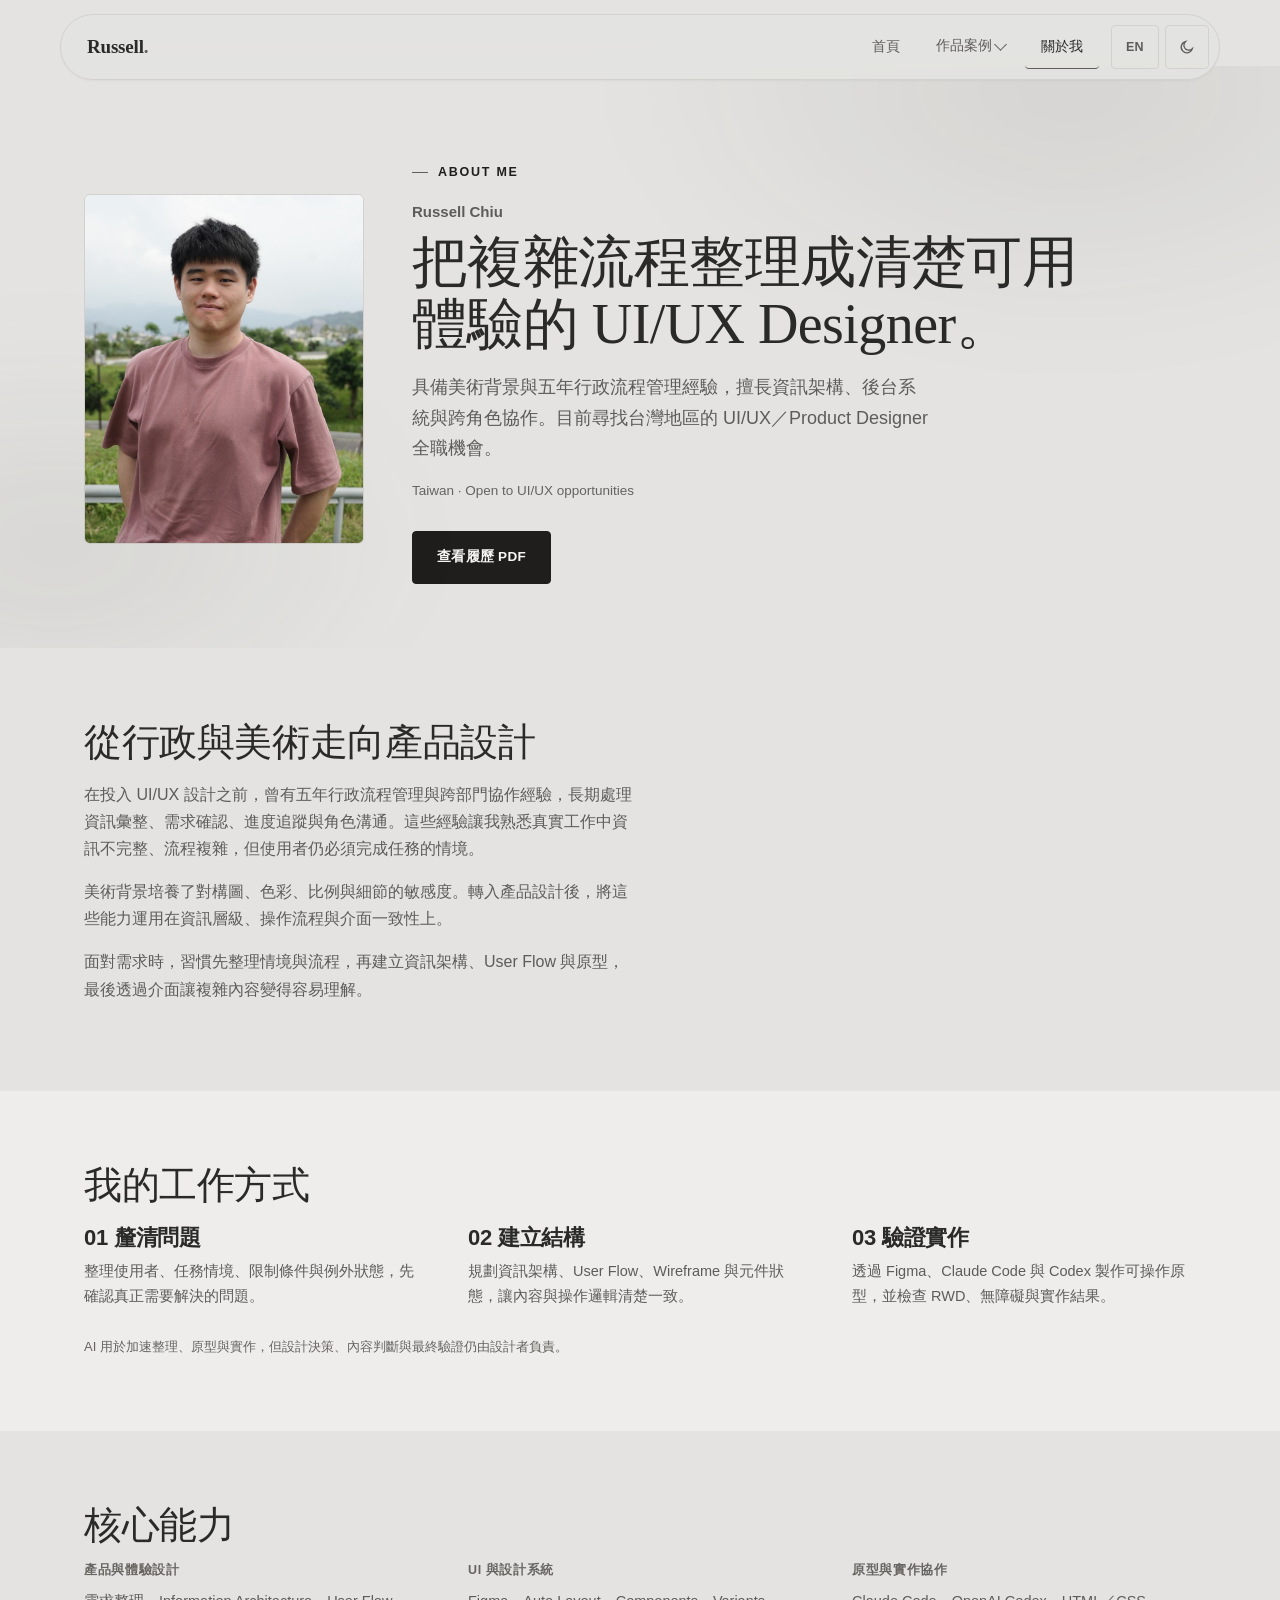
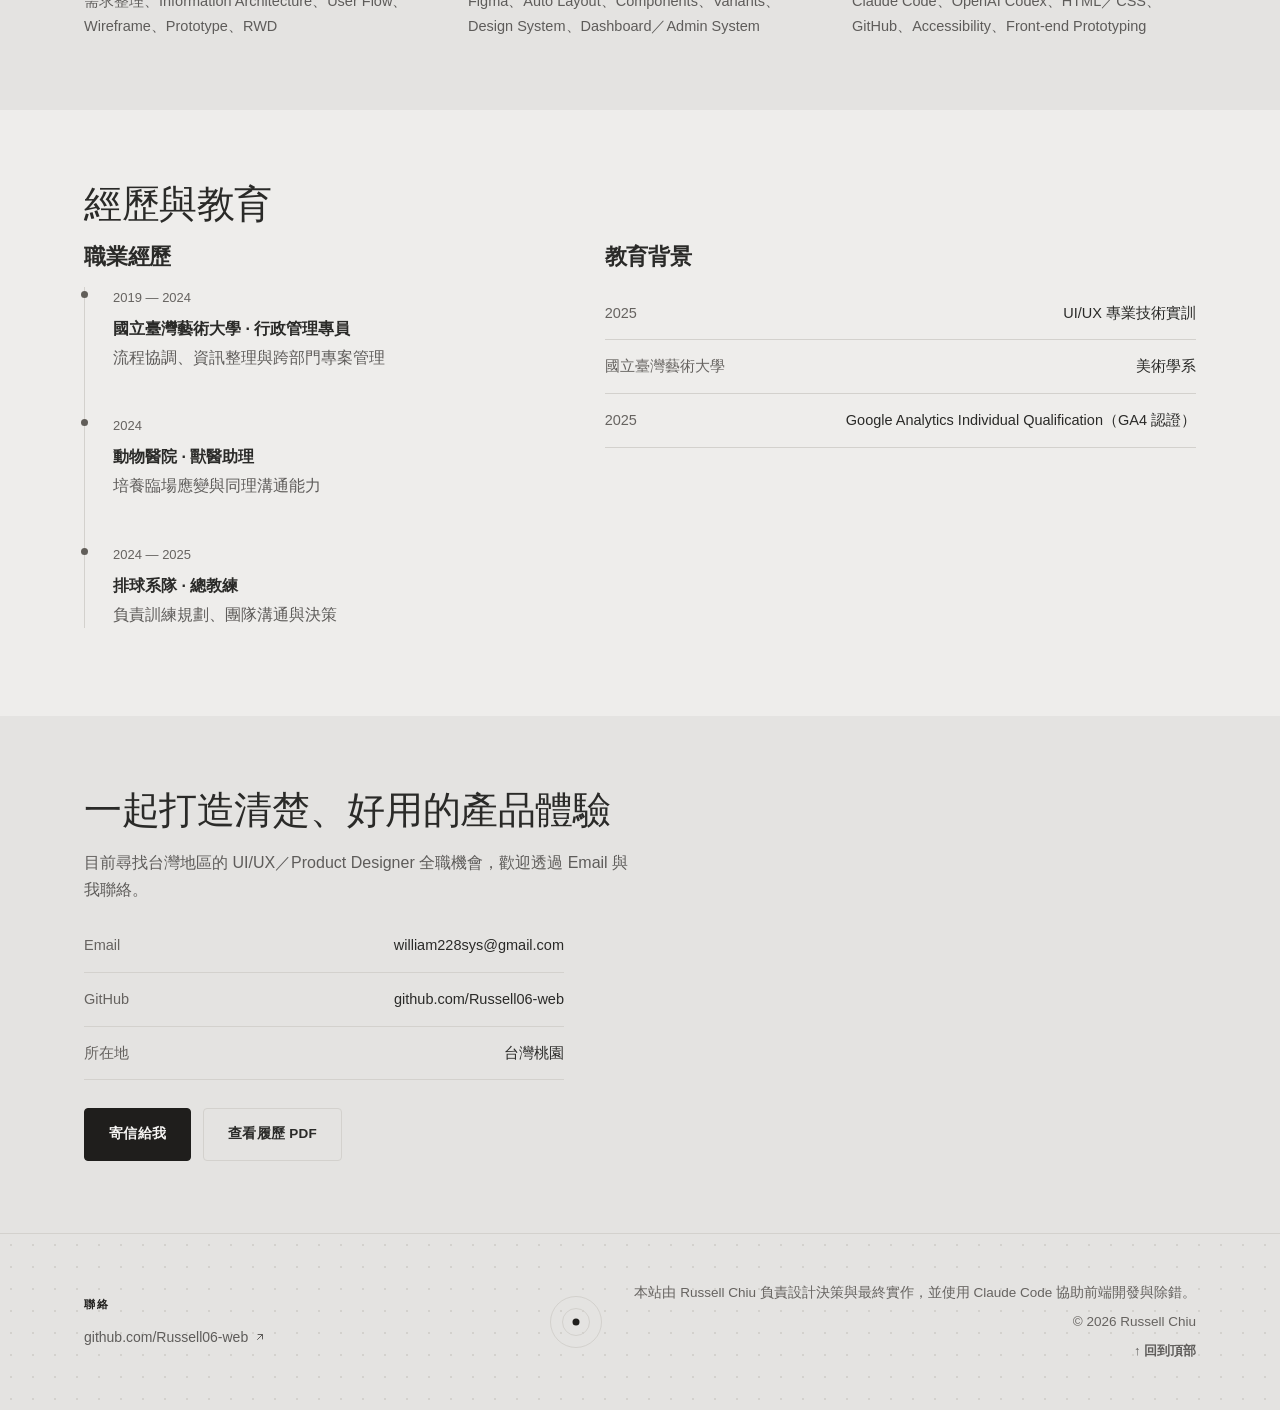
==== about.html @ 5c89837e "Add GearLoop as a 5th case study Integrates the newly deployed GearLoop (outdoor-gear-rental) rent-t" ====
<!doctype html>
<html lang="zh-Hant">
<head>
<meta charset="UTF-8" />
<script>
(function () {
  var t = localStorage.getItem("theme");
  if (!t) t = window.matchMedia("(prefers-color-scheme: dark)").matches ? "dark" : "light";
  document.documentElement.setAttribute("data-theme", t);
  document.documentElement.setAttribute("data-lang", localStorage.getItem("lang") || "zh");
})();
</script>
<meta name="viewport" content="width=device-width, initial-scale=1" />
<title>About me — Russell</title>
<link rel="stylesheet" href="css/style.css?v=20260720e" />
</head>
<body>
<a class="skip-link" href="#main-content" data-i18n="a11y.skip">跳至主要內容</a>

<nav class="site-nav">
  <div class="container nav-inner">
    <a href="index.html" class="nav-logo">Russell<span>.</span></a>
    <div class="nav-right">
      <ul class="nav-links" id="primary-nav">
        <li><a href="index.html" data-i18n="nav.home">首頁</a></li>
        <li class="has-dropdown">
          <button class="nav-link-btn" aria-expanded="false" aria-controls="work-dropdown"><span data-i18n="nav.work">作品案例</span> <span class="nav-caret"></span></button>
          <div class="nav-dropdown" id="work-dropdown">
            <a href="projects/volleyball-hub.html">Volleyball Hub<span class="dd-desc" data-i18n="nav.dd.volleyball">排球活動媒合平台</span></a>
            <a href="projects/art-ticketing.html"><span data-i18n="nav.dd.ticketing.title">藝文票務管理後台</span><span class="dd-desc" data-i18n="nav.dd.ticketing.desc">B2B 票務管理系統</span></a>
            <a href="projects/taiwan-tourbus.html"><span data-i18n="nav.dd.tourbus.title">台灣好行 RWD</span><span class="dd-desc" data-i18n="nav.dd.tourbus.desc">公共交通旅遊網站重設計</span></a>
            <a href="projects/mwr-museum.html"><span data-i18n="nav.dd.mwr.title">MWR 世界宗教博物館</span><span class="dd-desc" data-i18n="nav.dd.mwr.desc">沉浸式博物館網站</span></a>
            <a href="projects/outdoor-gear-rental.html"><span data-i18n="nav.dd.gearloop.title">GearLoop 戶外裝備租購平台</span><span class="dd-desc" data-i18n="nav.dd.gearloop.desc">先租後買電商平台</span></a>
          </div>
        </li>
        <li><a href="about.html" class="active" data-i18n="nav.about">關於我</a></li>
      </ul>
      <div class="nav-controls">
        <button type="button" class="lang-toggle" aria-label="Switch language">EN</button>
        <button type="button" class="theme-toggle" aria-label="Toggle dark mode">
          <svg class="icon-sun" viewBox="0 0 24 24" width="16" height="16" fill="none" stroke="currentColor" stroke-width="2" stroke-linecap="round"><circle cx="12" cy="12" r="4"/><path d="M12 2v2M12 20v2M4.93 4.93l1.41 1.41M17.66 17.66l1.41 1.41M2 12h2M20 12h2M6.34 17.66l-1.41 1.41M19.07 4.93l-1.41 1.41"/></svg>
          <svg class="icon-moon" viewBox="0 0 24 24" width="16" height="16" fill="none" stroke="currentColor" stroke-width="2" stroke-linecap="round"><path d="M20 14.5A8.5 8.5 0 1 1 9.5 4a7 7 0 0 0 10.5 10.5z"/></svg>
        </button>
      </div>
      <button class="nav-toggle" aria-label="開啟選單" aria-expanded="false" aria-controls="primary-nav">
        <span></span><span></span><span></span>
      </button>
    </div>
  </div>
</nav>

<main id="main-content">
<header class="hero about-hero">
  <div class="container about-hero-grid">
    <div class="about-hero-photo reveal">
      <img src="assets/images/profile/portrait.jpg" alt="Russell Chiu 戶外半身照" loading="eager" decoding="async" width="1408" height="1056" />
    </div>
    <div class="about-hero-copy reveal">
      <span class="eyebrow">About me</span>
      <p class="about-hero-kicker">Russell Chiu</p>
      <h1 data-i18n="about.h1">把複雜流程整理成清楚可用體驗的 UI/UX Designer。</h1>
      <p class="hero-lede" data-i18n="about.lede">具備美術背景與五年行政流程管理經驗，擅長資訊架構、後台系統與跨角色協作。目前尋找台灣地區的 UI/UX／Product Designer 全職機會。</p>
      <p class="about-hero-meta" data-i18n="about.hero.meta">Taiwan · Open to UI/UX opportunities</p>
      <div class="btn-row">
        <a href="assets/resume/Russell-Chiu-Resume.pdf" target="_blank" rel="noopener" class="btn btn-primary" data-i18n="about.hero.resumeBtn">查看履歷 PDF</a>
      </div>
    </div>
  </div>
</header>

<section class="section-tight about-story">
  <div class="container">
    <div class="reveal">
      <h2 data-i18n="about.story.h2">從行政與美術走向產品設計</h2>
      <p data-i18n="about.story.1">在投入 UI/UX 設計之前，曾有五年行政流程管理與跨部門協作經驗，長期處理資訊彙整、需求確認、進度追蹤與角色溝通。這些經驗讓我熟悉真實工作中資訊不完整、流程複雜，但使用者仍必須完成任務的情境。</p>
      <p data-i18n="about.story.2">美術背景培養了對構圖、色彩、比例與細節的敏感度。轉入產品設計後，將這些能力運用在資訊層級、操作流程與介面一致性上。</p>
      <p data-i18n="about.story.3">面對需求時，習慣先整理情境與流程，再建立資訊架構、User Flow 與原型，最後透過介面讓複雜內容變得容易理解。</p>
    </div>
  </div>
</section>

<section class="section-tight">
  <div class="container">
    <div class="reveal">
      <h2 data-i18n="about.work.h2">我的工作方式</h2>
      <div class="work-grid">
        <div class="work-item">
          <h3 data-i18n="about.work.1.h3">01 釐清問題</h3>
          <p data-i18n="about.work.1.p">整理使用者、任務情境、限制條件與例外狀態，先確認真正需要解決的問題。</p>
        </div>
        <div class="work-item">
          <h3 data-i18n="about.work.2.h3">02 建立結構</h3>
          <p data-i18n="about.work.2.p">規劃資訊架構、User Flow、Wireframe 與元件狀態，讓內容與操作邏輯清楚一致。</p>
        </div>
        <div class="work-item">
          <h3 data-i18n="about.work.3.h3">03 驗證實作</h3>
          <p data-i18n="about.work.3.p">透過 Figma、Claude Code 與 Codex 製作可操作原型，並檢查 RWD、無障礙與實作結果。</p>
        </div>
      </div>
      <p class="work-note" data-i18n="about.work.note">AI 用於加速整理、原型與實作，但設計決策、內容判斷與最終驗證仍由設計者負責。</p>
    </div>
  </div>
</section>

<section class="section-tight">
  <div class="container">
    <div class="reveal">
      <h2 data-i18n="about.skillsGrid.h2">核心能力</h2>
      <div class="skills-grid">
        <div>
          <h3 data-i18n="about.skillsGrid.cat1">產品與體驗設計</h3>
          <p data-i18n="about.skillsGrid.val1">需求整理、Information Architecture、User Flow、Wireframe、Prototype、RWD</p>
        </div>
        <div>
          <h3 data-i18n="about.skillsGrid.cat2">UI 與設計系統</h3>
          <p data-i18n="about.skillsGrid.val2">Figma、Auto Layout、Components、Variants、Design System、Dashboard／Admin System</p>
        </div>
        <div>
          <h3 data-i18n="about.skillsGrid.cat3">原型與實作協作</h3>
          <p data-i18n="about.skillsGrid.val3">Claude Code、OpenAI Codex、HTML／CSS、GitHub、Accessibility、Front-end Prototyping</p>
        </div>
      </div>
    </div>
  </div>
</section>

<section class="section-tight" id="experience">
  <div class="container">
    <div class="reveal">
      <h2 data-i18n="about.expEdu.h2">經歷與教育</h2>
      <div class="about-grid">
        <div>
          <h3 data-i18n="about.exp.subH">職業經歷</h3>
          <ul class="timeline">
            <li>
              <span class="period">2019 — 2024</span>
              <div class="role" data-i18n="about.exp.1.role">國立臺灣藝術大學 · 行政管理專員</div>
              <p data-i18n="about.exp.1.desc">流程協調、資訊整理與跨部門專案管理</p>
            </li>
            <li>
              <span class="period">2024</span>
              <div class="role" data-i18n="about.exp.2.role">動物醫院 · 獸醫助理</div>
              <p data-i18n="about.exp.2.desc">培養臨場應變與同理溝通能力</p>
            </li>
            <li>
              <span class="period">2024 — 2025</span>
              <div class="role" data-i18n="about.exp.3.role">排球系隊 · 總教練</div>
              <p data-i18n="about.exp.3.desc">負責訓練規劃、團隊溝通與決策</p>
            </li>
          </ul>
        </div>
        <div>
          <h3 data-i18n="about.edu.subH">教育背景</h3>
          <ul class="info-list">
            <li><span>2025</span><span data-i18n="about.edu.1">UI/UX 專業技術實訓</span></li>
            <li><span data-i18n="about.edu.2.school">國立臺灣藝術大學</span><span data-i18n="about.edu.2.degree">美術學系</span></li>
            <li><span>2025</span><span data-i18n="about.edu.3">Google Analytics Individual Qualification（GA4 認證）</span></li>
          </ul>
        </div>
      </div>
    </div>
  </div>
</section>

<section class="section-tight" id="contact">
  <div class="container">
    <div class="reveal">
      <h2 data-i18n="about.cta.h2">一起打造清楚、好用的產品體驗</h2>
      <p data-i18n="about.cta.lede">目前尋找台灣地區的 UI/UX／Product Designer 全職機會，歡迎透過 Email 與我聯絡。</p>
      <ul class="info-list about-cta-info">
        <li><span data-i18n="about.cta.email.label">Email</span><span>william228sys@gmail.com</span></li>
        <li><span data-i18n="about.cta.github.label">GitHub</span><span>github.com/Russell06-web</span></li>
        <li><span data-i18n="about.cta.location.label">所在地</span><span data-i18n="about.cta.location.value">台灣桃園</span></li>
      </ul>
      <div class="btn-row">
        <a href="mailto:william228sys@gmail.com" class="btn btn-primary" data-i18n="about.cta.btnPrimary">寄信給我</a>
        <a href="assets/resume/Russell-Chiu-Resume.pdf" target="_blank" rel="noopener" class="btn btn-ghost" data-i18n="about.hero.resumeBtn">查看履歷 PDF</a>
      </div>
    </div>
  </div>
</section>
</main>

<footer class="site-footer">
  <div class="container footer-grid">
    <div class="footer-contact">
      <span class="footer-label" data-i18n="footer.contactLabel">聯絡</span>
      <a href="https://github.com/Russell06-web" target="_blank" rel="noopener" class="footer-contact-link">github.com/Russell06-web <svg class="icon-external" aria-hidden="true" viewBox="0 0 24 24" width="12" height="12" fill="none" stroke="currentColor" stroke-width="2" stroke-linecap="round" stroke-linejoin="round"><path d="M7 17 17 7M8 7h9v9"/></svg></a>
    </div>
    <div class="footer-mark" aria-hidden="true">
      <span class="footer-mark-ring"></span>
      <span class="footer-mark-dot"></span>
    </div>
    <div class="footer-info">
      <p data-i18n="footer.tagline">本站以 Claude Code 開發，設計與程式皆為本人作品。</p>
      <span class="footer-meta" data-i18n="about.footer.meta">© 2026 Russell Chiu</span>
      <a href="#main-content" class="footer-top"><span aria-hidden="true">↑</span> <span data-i18n="footer.backTop">回到頂部</span></a>
    </div>
  </div>
</footer>

<script src="js/i18n.js"></script>
<script src="js/main.js"></script>
</body>
</html>
---- css/style.css ----
/* ==========================================================================
   Design tokens — monochrome editorial (muchin.framer.website reference)
   ========================================================================== */
:root {
  /* Color */
  --color-bg: #e4e3e1;
  --color-surface: #eeedeb;
  --color-text-primary: #2a2a28;
  --color-text-secondary: #5e5c5a;
  --color-text-faint: #666360;
  --color-accent: #1f1e1c;
  --color-accent-soft: rgba(31, 30, 28, 0.08);
  --color-accent-secondary: #615e59;
  --color-accent-secondary-soft: rgba(97, 94, 89, 0.1);
  --color-border: #d3d1cd;
  --color-muted: #e8e7e4;
  --color-accent-contrast: #f7f6f4;

  /* back-compat aliases used across components */
  --bg: var(--color-bg);
  --bg-elevated: var(--color-muted);
  --bg-card: var(--color-surface);
  --border: var(--color-border);
  --text: var(--color-text-primary);
  --text-muted: var(--color-text-secondary);
  --text-faint: var(--color-text-faint);
  --accent: var(--color-accent);
  --accent-soft: var(--color-accent-soft);
  --accent-contrast: var(--color-accent-contrast);

  /* Typography */
  --font-base: "Hiragino Sans", "Hiragino Kaku Gothic ProN", -apple-system,
    BlinkMacSystemFont, "PingFang TC", "Noto Sans TC", "Microsoft JhengHei",
    sans-serif;
  --font-display: Georgia, "Times New Roman", "Hiragino Sans", "PingFang TC",
    "Noto Sans TC", sans-serif;

  --text-display: clamp(44px, 7.2vw, 100px);
  --text-h1: clamp(40px, 5.6vw, 56px);
  --text-h2: clamp(24px, 3.4vw, 38px);
  --text-h3: clamp(18px, 2vw, 22px);
  --text-body: 16px;
  --text-small: 14px;
  --text-caption: 12.5px;

  /* Spacing (8px base) */
  --space-1: 4px;
  --space-2: 8px;
  --space-3: 12px;
  --space-4: 16px;
  --space-5: 24px;
  --space-6: 32px;
  --space-7: 48px;
  --space-8: 64px;
  --space-9: 96px;
  --space-10: 128px;

  --space-section: clamp(72px, 11vw, 128px);
  --space-section-tight: clamp(44px, 6vw, 72px);

  /* Radius / shadow / motion */
  --radius-sm: 4px;
  --radius-md: 6px;
  --radius-lg: 8px;

  --shadow-sm: 0 1px 2px rgba(31, 30, 28, 0.05);
  --shadow-md: 0 10px 28px rgba(31, 30, 28, 0.08);
  --shadow-card: var(--shadow-sm);

  --ease-standard: cubic-bezier(0.4, 0, 0.2, 1);
  --ease-out: cubic-bezier(0.16, 1, 0.3, 1);
  --duration-fast: 200ms;
  --duration-base: 350ms;
  --duration-slow: 600ms;

  --container: 1160px;
  --nav-bg: rgba(228, 227, 225, 0.86);
  --nav-bg-scrolled: rgba(228, 227, 225, 0.96);
}

:root[data-theme="dark"] {
  --color-bg: #202020;
  --color-surface: #2a2a2a;
  --color-text-primary: #f2f1ef;
  --color-text-secondary: #b8b6b2;
  --color-text-faint: #9a978f;
  --color-accent: #f7f6f4;
  --color-accent-soft: rgba(247, 246, 244, 0.1);
  --color-accent-secondary: #a5a29c;
  --color-accent-secondary-soft: rgba(165, 162, 156, 0.12);
  --color-border: #3d3d3b;
  --color-muted: #262626;
  --color-accent-contrast: #1a1a1a;

  --bg: var(--color-bg);
  --bg-elevated: var(--color-muted);
  --bg-card: var(--color-surface);
  --border: var(--color-border);
  --text: var(--color-text-primary);
  --text-muted: var(--color-text-secondary);
  --text-faint: var(--color-text-faint);
  --accent: var(--color-accent);
  --accent-soft: var(--color-accent-soft);
  --accent-contrast: var(--color-accent-contrast);

  --shadow-sm: 0 1px 2px rgba(0, 0, 0, 0.3);
  --shadow-md: 0 10px 28px rgba(0, 0, 0, 0.28);
  --shadow-card: var(--shadow-sm);

  --nav-bg: rgba(32, 32, 32, 0.86);
  --nav-bg-scrolled: rgba(32, 32, 32, 0.96);
}

/* ==========================================================================
   Base
   ========================================================================== */
* {
  box-sizing: border-box;
}

html {
  scroll-behavior: smooth;
}

body {
  margin: 0;
  background: var(--color-bg);
  color: var(--color-text-primary);
  font-family: var(--font-base);
  font-size: var(--text-body);
  line-height: 1.7;
  -webkit-font-smoothing: antialiased;
  transition: background-color var(--duration-base) var(--ease-standard),
    color var(--duration-base) var(--ease-standard);
}

body.nav-open {
  overflow: hidden;
}

img {
  max-width: 100%;
  display: block;
}

a {
  color: inherit;
  text-decoration: none;
}

:focus-visible {
  outline: 2px solid var(--color-accent);
  outline-offset: 3px;
}

.skip-link {
  position: fixed;
  top: 12px;
  left: 12px;
  z-index: 200;
  transform: translateY(-140%);
  padding: 12px 18px;
  background: var(--color-accent);
  color: var(--color-accent-contrast);
  border-radius: var(--radius-sm);
  font-size: 13.5px;
  font-weight: 600;
  transition: transform var(--duration-fast) var(--ease-standard);
}

.skip-link:focus {
  transform: translateY(0);
}

.container {
  width: 100%;
  max-width: var(--container);
  margin: 0 auto;
  padding: 0 24px;
}

.eyebrow {
  display: inline-flex;
  align-items: center;
  font-size: var(--text-caption);
  font-weight: 600;
  letter-spacing: 0.14em;
  text-transform: uppercase;
  color: var(--color-accent);
  margin-bottom: 16px;
}

.eyebrow::before {
  content: "";
  display: inline-block;
  width: 16px;
  height: 1px;
  margin-right: 10px;
  background: var(--color-accent-secondary);
  flex-shrink: 0;
}

h1, h2, h3, h4 {
  font-family: var(--font-base);
  font-weight: 600;
  line-height: 1.25;
  letter-spacing: -0.01em;
  margin: 0 0 16px;
  color: var(--color-text-primary);
}

h1 {
  font-family: var(--font-display);
  font-size: var(--text-h1);
  font-weight: 500;
  line-height: 1.12;
  letter-spacing: -0.01em;
}

h2 {
  font-family: var(--font-display);
  font-size: var(--text-h2);
  font-weight: 500;
  line-height: 1.18;
}

h3 { font-size: var(--text-h3); font-weight: 600; }

p {
  margin: 0 0 16px;
  color: var(--color-text-secondary);
  max-width: 62ch;
}

section {
  padding: var(--space-section) 0;
}

main > section:nth-of-type(even) {
  background: var(--color-surface);
}

section.section-tight,
section.case-section {
  padding: var(--space-section-tight) 0;
}

#work {
  padding-top: var(--space-section);
  padding-bottom: var(--space-section-tight);
}

.section-head {
  max-width: 640px;
  margin-bottom: 48px;
}

.section-head p {
  margin-bottom: 0;
}

.section-rule {
  display: flex;
  align-items: baseline;
  gap: 16px;
  margin-bottom: var(--space-8);
}

.section-rule .line {
  flex: 1;
  height: 1px;
  background: var(--color-border);
}

/* ==========================================================================
   Motion / scroll reveal
   ========================================================================== */
.reveal {
  opacity: 0;
  transform: translateY(18px);
  transition: opacity var(--duration-slow) var(--ease-out),
    transform var(--duration-slow) var(--ease-out);
}

.reveal.is-visible,
.reveal.no-js {
  opacity: 1;
  transform: none;
}

.reveal-stagger > * {
  opacity: 0;
  transform: translateY(14px);
  transition: opacity var(--duration-base) var(--ease-out),
    transform var(--duration-base) var(--ease-out);
}

.reveal-stagger.is-visible > *,
.reveal-stagger.no-js > * {
  opacity: 1;
  transform: none;
}

.reveal-stagger.is-visible > *:nth-child(1) { transition-delay: 0ms; }
.reveal-stagger.is-visible > *:nth-child(2) { transition-delay: 90ms; }
.reveal-stagger.is-visible > *:nth-child(3) { transition-delay: 180ms; }
.reveal-stagger.is-visible > *:nth-child(4) { transition-delay: 270ms; }
.reveal-stagger.is-visible > *:nth-child(5) { transition-delay: 360ms; }
.reveal-stagger.is-visible > *:nth-child(6) { transition-delay: 450ms; }

@media (prefers-reduced-motion: reduce) {
  .reveal,
  .reveal-stagger > * {
    opacity: 1 !important;
    transform: none !important;
    transition: none !important;
  }
}

/* ==========================================================================
   Nav
   ========================================================================== */
.site-nav {
  position: sticky;
  top: 14px;
  z-index: 100;
  pointer-events: none;
}

.nav-inner {
  pointer-events: auto;
  display: flex;
  align-items: center;
  justify-content: space-between;
  height: 66px;
  padding: 0 10px 0 26px;
  border-radius: 999px;
  border: 1px solid var(--color-border);
  background: var(--nav-bg);
  backdrop-filter: blur(16px) saturate(140%);
  -webkit-backdrop-filter: blur(16px) saturate(140%);
  box-shadow: var(--shadow-sm);
  transition: height var(--duration-base) var(--ease-standard),
    box-shadow var(--duration-base) var(--ease-standard),
    background-color var(--duration-base) var(--ease-standard);
}

.site-nav.is-scrolled .nav-inner {
  height: 58px;
  background: var(--nav-bg-scrolled);
  box-shadow: var(--shadow-md);
}

.nav-logo {
  font-family: var(--font-display);
  font-weight: 600;
  font-size: 19px;
  letter-spacing: -0.01em;
}

.nav-logo span {
  color: var(--color-accent-secondary);
}

.nav-links {
  display: flex;
  align-items: center;
  gap: 4px;
  list-style: none;
  margin: 0;
  padding: 0;
}

.nav-links > li {
  position: relative;
}

.nav-links a,
.nav-links button.nav-link-btn {
  display: flex;
  align-items: center;
  gap: 4px;
  padding: 10px 16px;
  font-size: 14px;
  font-weight: 500;
  color: var(--color-text-secondary);
  background: none;
  border: none;
  border-bottom: 1px solid transparent;
  border-radius: var(--radius-sm);
  font-family: inherit;
  cursor: pointer;
  transition: color var(--duration-fast) var(--ease-standard),
    border-color var(--duration-fast) var(--ease-standard);
}

.nav-links a:hover,
.nav-links button.nav-link-btn:hover,
.nav-links a.active {
  color: var(--color-text-primary);
  border-bottom-color: var(--color-accent-secondary);
}

.nav-caret {
  width: 9px;
  height: 9px;
  border-right: 1.5px solid currentColor;
  border-bottom: 1.5px solid currentColor;
  transform: rotate(45deg);
  margin-top: -3px;
  transition: transform var(--duration-fast) var(--ease-standard);
}

.has-dropdown.open .nav-caret {
  transform: rotate(225deg);
  margin-top: 3px;
}

.nav-dropdown {
  position: absolute;
  top: calc(100% + 8px);
  left: 0;
  min-width: 250px;
  background: var(--color-surface);
  border: 1px solid var(--color-border);
  border-radius: var(--radius-md);
  padding: 6px;
  box-shadow: var(--shadow-md);
  opacity: 0;
  visibility: hidden;
  transform: translateY(6px);
  transition: opacity var(--duration-fast) var(--ease-out),
    transform var(--duration-fast) var(--ease-out), visibility var(--duration-fast);
}

.has-dropdown.open .nav-dropdown {
  opacity: 1;
  visibility: visible;
  transform: translateY(0);
}

.nav-dropdown a {
  display: block;
  padding: 11px 13px;
  border-radius: var(--radius-sm);
  font-size: 14px;
  border-bottom: none;
}

.nav-dropdown a:hover {
  background: var(--color-muted);
  color: var(--color-text-primary);
}

.nav-dropdown .dd-desc {
  display: block;
  font-size: 12px;
  color: var(--color-text-faint);
  margin-top: 2px;
}

.nav-toggle {
  display: none;
  flex-direction: column;
  gap: 5px;
  background: none;
  border: none;
  padding: 8px;
  cursor: pointer;
}

.nav-toggle span {
  width: 22px;
  height: 1.5px;
  background: var(--color-text-primary);
  transition: transform var(--duration-fast) var(--ease-standard),
    opacity var(--duration-fast) var(--ease-standard);
}

.nav-toggle[aria-expanded="true"] span:nth-child(1) {
  transform: translateY(6.5px) rotate(45deg);
}
.nav-toggle[aria-expanded="true"] span:nth-child(2) {
  opacity: 0;
}
.nav-toggle[aria-expanded="true"] span:nth-child(3) {
  transform: translateY(-6.5px) rotate(-45deg);
}

.nav-right {
  display: flex;
  align-items: center;
  gap: 8px;
}

.nav-controls {
  display: flex;
  align-items: center;
  gap: 6px;
  margin-left: 4px;
}

.lang-toggle,
.theme-toggle {
  display: flex;
  align-items: center;
  justify-content: center;
  background: none;
  border: 1px solid var(--color-border);
  border-radius: var(--radius-sm);
  color: var(--color-text-secondary);
  cursor: pointer;
  font-family: inherit;
  transition: color var(--duration-fast), border-color var(--duration-fast),
    background-color var(--duration-fast);
}

.lang-toggle:hover,
.theme-toggle:hover {
  color: var(--color-text-primary);
  background: var(--color-muted);
  border-color: var(--color-text-faint);
}

.lang-toggle {
  padding: 8px 14px;
  font-size: 12.5px;
  font-weight: 600;
  letter-spacing: 0.03em;
  min-width: 44px;
  min-height: 44px;
}

.theme-toggle {
  padding: 8px;
  width: 44px;
  height: 44px;
  flex-shrink: 0;
}

.theme-toggle .icon-sun { display: none; }
.theme-toggle .icon-moon { display: block; }
:root[data-theme="dark"] .theme-toggle .icon-sun { display: block; }
:root[data-theme="dark"] .theme-toggle .icon-moon { display: none; }

/* ==========================================================================
   Buttons
   ========================================================================== */
.btn {
  display: inline-flex;
  align-items: center;
  gap: 8px;
  padding: 14px 24px;
  font-size: 13.5px;
  font-weight: 600;
  letter-spacing: 0.02em;
  border-radius: var(--radius-sm);
  border: 1px solid var(--color-text-primary);
  cursor: pointer;
  transition: background-color var(--duration-fast) var(--ease-standard),
    color var(--duration-fast) var(--ease-standard),
    border-color var(--duration-fast) var(--ease-standard);
}

.btn-primary {
  background: var(--color-accent);
  border-color: var(--color-accent);
  color: var(--color-accent-contrast);
}

.btn-primary:hover {
  background: var(--color-text-primary);
  border-color: var(--color-text-primary);
}

.btn-ghost {
  background: transparent;
  border-color: var(--color-border);
  color: var(--color-text-primary);
}

.btn-ghost:hover {
  border-color: var(--color-text-primary);
  background: var(--color-muted);
}

.btn-row {
  display: flex;
  flex-wrap: wrap;
  gap: 12px;
  margin-top: 28px;
}

.link-arrow {
  display: inline-flex;
  align-items: center;
  gap: 6px;
  font-size: 14px;
  font-weight: 600;
  color: var(--color-text-primary);
}

.link-arrow .arrow {
  display: inline-block;
  transition: transform var(--duration-fast) var(--ease-out);
}

.link-arrow:hover .arrow {
  transform: translateX(4px);
}

.link-arrow::after {
  content: "";
  display: block;
  width: 0;
  height: 1px;
  background: var(--color-accent-secondary);
  transition: width var(--duration-base) var(--ease-out);
}

.link-arrow:hover::after {
  width: 100%;
}

/* ==========================================================================
   Hero
   ========================================================================== */
.hero {
  position: relative;
  padding: clamp(48px, 7vw, 88px) 0 clamp(32px, 5vw, 56px);
  overflow: hidden;
}

.hero::after {
  content: "";
  position: absolute;
  inset: -15% -10% -35% -10%;
  z-index: 0;
  pointer-events: none;
  background:
    radial-gradient(42% 42% at 78% 12%, var(--color-accent-soft), transparent 70%),
    radial-gradient(34% 34% at 12% 65%, var(--color-accent-secondary-soft), transparent 70%);
  filter: blur(50px);
}

.hero-mark {
  position: absolute;
  left: 6px;
  top: 40px;
  writing-mode: vertical-rl;
  font-size: 11px;
  letter-spacing: 0.28em;
  text-transform: uppercase;
  color: var(--color-text-faint);
  white-space: nowrap;
  pointer-events: none;
}

.hero-scroll {
  position: absolute;
  right: 6px;
  bottom: 8px;
  z-index: 1;
  display: flex;
  align-items: center;
  gap: 10px;
  writing-mode: vertical-rl;
  font-size: 10.5px;
  letter-spacing: 0.24em;
  text-transform: uppercase;
  color: var(--color-text-faint);
  pointer-events: none;
}

.hero-scroll .line {
  width: 1px;
  height: 40px;
  background: var(--color-border);
}

.hero-grid {
  position: relative;
  z-index: 1;
  display: grid;
  grid-template-columns: 1.2fr 1fr;
  grid-template-areas: "copy visual";
  gap: 32px 48px;
  align-items: start;
  padding-left: 28px;
}

.hero-copy {
  grid-area: copy;
}

.hero-title {
  max-width: 640px;
  font-size: clamp(34px, 4vw, 52px);
  font-weight: 500;
  line-height: 1.24;
  letter-spacing: -0.01em;
}

.hero-lede {
  max-width: 520px;
  font-size: 18px;
}

.hero-skills {
  display: flex;
  flex-wrap: wrap;
  gap: 10px;
  margin: 14px 0 0;
  font-size: 13px;
  font-weight: 600;
  letter-spacing: 0.02em;
  color: var(--color-text-faint);
}

.hero-skills span:not(:last-child)::after {
  content: "·";
  margin-left: 10px;
  color: var(--color-border);
}

.availability {
  display: inline-flex;
  align-items: center;
  gap: 8px;
  padding: 7px 14px;
  margin-bottom: 22px;
  border: 1px solid var(--color-border);
  border-radius: 999px;
  color: var(--color-text-secondary);
  font-size: 12.5px;
  font-weight: 600;
  letter-spacing: 0.03em;
}

.availability i {
  width: 7px;
  height: 7px;
  border-radius: 50%;
  background: var(--color-accent);
  flex-shrink: 0;
}

.hero-visual {
  grid-area: visual;
  position: relative;
  display: block;
  align-self: center;
}

.hero-visual::before {
  content: "R";
  position: absolute;
  right: -14px;
  bottom: -30px;
  z-index: 0;
  font-family: var(--font-display);
  font-size: 220px;
  font-weight: 500;
  line-height: 1;
  color: var(--color-accent-secondary-soft);
  pointer-events: none;
}

/* ==========================================================================
   Hero featured-case preview (right side)
   ========================================================================== */
.hero-featured-case {
  display: block;
}

.hero-featured-link {
  display: block;
  color: inherit;
  text-decoration: none;
}

.hero-featured-media {
  aspect-ratio: 3 / 2;
  overflow: hidden;
  border: 1px solid var(--color-border);
  border-radius: 6px;
  background: var(--color-surface);
}

.hero-featured-media img {
  display: block;
  width: 100%;
  height: 100%;
  object-fit: contain;
  object-position: center;
  transition: transform var(--duration-slow) var(--ease-out);
}

.hero-featured-link:hover .hero-featured-media img {
  transform: scale(1.02);
}

.hero-featured-caption {
  display: flex;
  align-items: baseline;
  flex-wrap: wrap;
  gap: 6px 12px;
  margin-top: 18px;
}

.hero-featured-caption strong {
  font-size: 16px;
  font-weight: 600;
  color: var(--color-text-primary);
}

.hero-featured-caption span {
  font-size: 13px;
  color: var(--color-text-faint);
}

/* ==========================================================================
   About, Strengths & AI Workflow (merged homepage section)
   ========================================================================== */
.about-body {
  max-width: 640px;
  margin-bottom: 48px;
}

.about-body .case-quote {
  margin: 24px 0 0;
}

.about-body .link-arrow {
  margin-top: 24px;
}

/* ==========================================================================
   Editorial project grid
   ========================================================================== */
.project-grid {
  display: grid;
  grid-template-columns: repeat(2, 1fr);
  gap: 32px;
}

.project-card {
  display: flex;
  flex-direction: column;
  padding: var(--space-6);
  border: 1px solid var(--color-border);
  border-radius: var(--radius-lg);
  background: var(--color-surface);
  color: inherit;
  text-decoration: none;
  transition: transform var(--duration-base) var(--ease-out),
    box-shadow var(--duration-base) var(--ease-out);
}

.project-card:hover {
  transform: translateY(-4px);
  box-shadow: var(--shadow-md);
}

.project-card .project-media {
  margin-bottom: var(--space-5);
}

.project-card:first-child {
  grid-column: 1 / -1;
  flex-direction: row;
  align-items: stretch;
  gap: 32px;
}

.project-card:first-child .project-media {
  flex: 1.2;
  aspect-ratio: 3 / 2;
  margin-bottom: 0;
}

.project-card:first-child .project-info {
  flex: 1;
  display: flex;
  flex-direction: column;
  justify-content: center;
  min-width: 0;
}

.project-index {
  display: block;
  margin-bottom: var(--space-4);
  font-family: var(--font-display);
  font-size: 14px;
  color: var(--color-text-faint);
}

.project-card:hover .project-index {
  color: var(--color-accent-secondary);
}

.project-info h3 {
  margin-bottom: 6px;
  font-size: clamp(22px, 2vw, 26px);
}

.project-meta {
  display: flex;
  flex-wrap: wrap;
  gap: 10px;
  font-size: 12.5px;
  font-weight: 600;
  letter-spacing: 0.02em;
  color: var(--color-accent);
  margin-bottom: 16px;
}

.project-meta span:not(:last-child)::after {
  content: "·";
  margin-left: 10px;
  color: var(--color-border);
}

.project-info p {
  font-size: 15px;
}

.project-info p.problem {
  font-weight: 600;
  color: var(--color-text-primary);
  margin-bottom: 6px;
}

.project-contribution {
  font-size: 13.5px !important;
  color: var(--color-text-faint);
  margin: 14px 0 0 !important;
}

.project-contribution b {
  font-weight: 600;
  letter-spacing: 0.03em;
  text-transform: uppercase;
  color: var(--color-text-faint);
  margin-right: 6px;
}

.project-contribution span {
  color: var(--color-text-secondary);
}

.tag-row {
  display: flex;
  flex-wrap: wrap;
  gap: 8px;
  margin: 16px 0 20px;
}

.tag {
  font-size: 11.5px;
  font-weight: 600;
  padding: 5px 11px;
  border-radius: var(--radius-sm);
  background: var(--color-muted);
  color: var(--color-text-secondary);
}

.tag.muted {
  background: transparent;
  border: 1px solid var(--color-border);
  color: var(--color-text-faint);
}

.project-media {
  position: relative;
  aspect-ratio: 4 / 3;
  overflow: hidden;
  background: var(--color-muted);
  border: 1px solid var(--color-border);
  border-radius: var(--radius-md);
}

.project-media img {
  width: 100%;
  height: 100%;
  object-fit: contain;
  object-position: center;
  border-radius: var(--radius-md);
  transition: transform var(--duration-slow) var(--ease-out);
}

.project-card:hover .project-media img {
  transform: scale(1.025);
}

/* ==========================================================================
   Case study
   ========================================================================== */
.case-hero {
  padding: clamp(40px, 6vw, 64px) 0 40px;
  border-bottom: 1px solid var(--color-border);
}

.case-quote {
  font-family: var(--font-display);
  font-style: italic;
  font-size: clamp(20px, 2.4vw, 26px);
  line-height: 1.5;
  color: var(--color-text-primary);
  margin: 28px 0 0;
  padding-left: 22px;
  border-left: 2px solid var(--color-accent-secondary);
  max-width: 620px;
}

.case-meta {
  display: grid;
  grid-template-columns: repeat(auto-fit, minmax(160px, 1fr));
  gap: 20px;
  margin-top: 28px;
  padding-top: 28px;
  border-top: 1px solid var(--color-border);
}

.case-meta + .tag-row {
  margin-top: 20px;
}

.case-meta dt {
  font-size: 12px;
  text-transform: uppercase;
  letter-spacing: 0.08em;
  color: var(--color-text-faint);
  margin-bottom: 6px;
}

.case-meta dd {
  margin: 0;
  font-size: 15px;
  font-weight: 600;
}

.case-hero-image {
  margin-top: 40px;
  border-radius: var(--radius-md);
  overflow: hidden;
  border: 1px solid var(--color-border);
  background: var(--color-muted);
}

.case-stats {
  display: flex;
  flex-wrap: wrap;
  gap: clamp(28px, 5vw, 56px);
  margin-top: 36px;
  padding-top: 28px;
  border-top: 1px solid var(--color-border);
}

.case-stat {
  display: flex;
  flex-direction: column;
  gap: 4px;
}

.case-stat-num {
  font-family: var(--font-display);
  font-size: clamp(28px, 3.4vw, 38px);
  font-weight: 600;
  line-height: 1;
}

.case-stat-label {
  font-size: 12.5px;
  text-transform: uppercase;
  letter-spacing: 0.06em;
  color: var(--color-text-faint);
}

.case-section h2 {
  max-width: 640px;
}

.case-section .lede {
  font-size: 17px;
  max-width: 700px;
}

.shot-gallery {
  display: grid;
  grid-template-columns: repeat(auto-fit, minmax(260px, 1fr));
  gap: 24px;
  margin-top: 32px;
}

.shot-gallery figure {
  margin: 0;
  background: var(--color-surface);
  border: 1px solid var(--color-border);
  border-radius: var(--radius-md);
  overflow: hidden;
}

.shot-gallery .frame {
  aspect-ratio: 4 / 3;
  background: var(--color-muted);
  overflow: hidden;
  display: flex;
  align-items: center;
  justify-content: center;
}

.shot-gallery .frame img {
  width: 100%;
  height: 100%;
  object-fit: contain;
  object-position: center;
  transition: transform var(--duration-slow) var(--ease-out);
}

.shot-gallery figure:hover .frame img {
  transform: scale(1.03);
}

/* content-aware frame ratios so screenshots aren't force-cropped into a
   mismatched box — phones stay tall, dashboards/browsers stay wide,
   diagrams stay closer to square */
.shot-gallery .frame--tall {
  aspect-ratio: 3 / 4;
}

.shot-gallery .frame--wide {
  aspect-ratio: 16 / 10;
}

.shot-gallery .frame--square {
  aspect-ratio: 5 / 4;
}

.shot-gallery.wide .frame {
  aspect-ratio: 16 / 9;
}

.shot-gallery figcaption {
  padding: 14px 18px;
  font-size: 13.5px;
  color: var(--color-text-faint);
}

.shot-gallery.wide {
  grid-template-columns: 1fr;
}

.process-strip {
  display: grid;
  grid-template-columns: repeat(auto-fit, minmax(220px, 1fr));
  gap: 24px;
  margin-top: 32px;
}

.process-strip .step {
  padding: 24px;
  background: var(--color-surface);
  border: 1px solid var(--color-border);
  border-radius: var(--radius-md);
}

.process-strip .step .num {
  font-family: var(--font-display);
  font-size: 13px;
  font-style: italic;
  color: var(--color-accent-secondary);
  margin-bottom: 10px;
  display: block;
}

/* ==========================================================================
   Insight → Decision → Screen map (case study)
   ========================================================================== */
.insight-map {
  display: flex;
  flex-direction: column;
  gap: 16px;
  margin-top: 32px;
}

.insight-row {
  display: flex;
  flex-wrap: wrap;
  align-items: center;
  gap: 14px;
  padding: 20px 24px;
  background: var(--color-surface);
  border: 1px solid var(--color-border);
  border-radius: var(--radius-md);
}

.insight-part {
  font-size: 14.5px;
}

.insight-part.insight {
  font-weight: 600;
  color: var(--color-text-primary);
}

.insight-part.decision {
  color: var(--color-text-secondary);
}

.insight-part.screen {
  font-family: var(--font-display);
  font-size: 13px;
  color: var(--color-accent-secondary);
}

.insight-arrow {
  color: var(--color-text-faint);
  flex-shrink: 0;
}

/* ==========================================================================
   Iteration (wireframe → final UI)
   ========================================================================== */
.iteration-media {
  display: flex;
  align-items: center;
  gap: 20px;
  margin-top: 32px;
}

.iteration-media figure {
  flex: 1;
  min-width: 200px;
  margin: 0;
  background: var(--color-surface);
  border: 1px solid var(--color-border);
  border-radius: var(--radius-md);
  overflow: hidden;
}

.iteration-media .frame {
  aspect-ratio: 4 / 3;
  background: var(--color-muted);
  overflow: hidden;
  display: flex;
  align-items: center;
  justify-content: center;
}

.iteration-media .frame img {
  width: 100%;
  height: 100%;
  object-fit: contain;
  object-position: center;
}

.iteration-media figcaption {
  padding: 12px 16px;
  font-size: 12.5px;
  font-weight: 600;
  letter-spacing: 0.04em;
  text-transform: uppercase;
  color: var(--color-text-faint);
}

.iteration-arrow {
  flex-shrink: 0;
  font-size: 20px;
  color: var(--color-text-faint);
}

@media (max-width: 640px) {
  .iteration-media {
    flex-direction: column;
  }

  .iteration-arrow {
    transform: rotate(90deg);
  }
}

.case-nav {
  display: flex;
  justify-content: space-between;
  gap: 16px;
  padding: 40px 0;
  border-top: 1px solid var(--color-border);
  flex-wrap: wrap;
}

.case-nav a {
  padding: 18px 22px;
  border: 1px solid var(--color-border);
  border-radius: var(--radius-md);
  font-size: 14px;
  font-weight: 600;
  flex: 1;
  min-width: 200px;
  transition: border-color var(--duration-fast), background-color var(--duration-fast);
}

.case-nav a:hover {
  border-color: var(--color-text-primary);
  background: var(--color-muted);
}

.case-nav .dir {
  display: block;
  font-size: 11.5px;
  text-transform: uppercase;
  letter-spacing: 0.06em;
  color: var(--color-text-faint);
  margin-bottom: 4px;
}

.case-nav .next {
  text-align: right;
}

/* ==========================================================================
   About page
   ========================================================================== */
.about-hero {
  padding-bottom: clamp(40px, 6vw, 64px);
}

.about-hero-grid {
  display: grid;
  grid-template-columns: minmax(0, 280px) 1fr;
  gap: 48px;
  align-items: center;
}

.about-hero-photo {
  width: min(100%, 280px);
  aspect-ratio: 4 / 5;
  overflow: hidden;
  border-radius: var(--radius-md);
  border: 1px solid var(--color-border);
  background: var(--color-muted);
}

.about-hero-photo img {
  display: block;
  width: 100%;
  height: 100%;
  object-fit: cover;
  object-position: 52% 35%;
}

.about-hero-copy {
  max-width: 680px;
}

.about-hero-kicker {
  margin: 0 0 6px;
  font-size: 15px;
  font-weight: 600;
  color: var(--color-text-secondary);
}

.about-hero-meta {
  margin: 14px 0 0;
  font-size: 13.5px;
  color: var(--color-text-faint);
}

.about-story {
  padding-top: 0;
}

.work-grid {
  display: grid;
  grid-template-columns: repeat(3, 1fr);
  gap: 40px;
  margin-top: 8px;
}

.work-item h3 {
  margin-bottom: 8px;
}

.work-item p {
  margin-bottom: 0;
  font-size: 14.5px;
}

.work-note {
  margin: 28px 0 0;
  max-width: 640px;
  font-size: 13px;
  color: var(--color-text-faint);
}

.skills-grid {
  display: grid;
  grid-template-columns: repeat(3, 1fr);
  gap: 40px;
  margin-top: 8px;
}

.skills-grid h3 {
  margin-bottom: 10px;
  font-size: 12.5px;
  font-weight: 600;
  text-transform: uppercase;
  letter-spacing: 0.05em;
  color: var(--color-text-faint);
}

.skills-grid p {
  margin-bottom: 0;
  font-size: 14.5px;
}

.about-cta-info {
  max-width: 480px;
  margin-top: 8px;
}

#experience,
#contact {
  scroll-margin-top: 100px;
}

.about-grid {
  display: grid;
  grid-template-columns: 1.1fr 1.4fr;
  gap: 56px;
}

.about-preview-grid {
  display: grid;
  grid-template-columns: 0.9fr 1.4fr;
  gap: 56px;
  align-items: start;
}

.about-preview-grid h2 {
  max-width: 360px;
}

.about-preview-grid .lede {
  max-width: 56ch;
}

.timeline {
  list-style: none;
  margin: 0;
  padding: 0;
}

.timeline li {
  position: relative;
  padding: 0 0 28px 28px;
  border-left: 1px solid var(--color-border);
}

.timeline li:last-child {
  padding-bottom: 0;
}

.timeline li::before {
  content: "";
  position: absolute;
  left: -4px;
  top: 4px;
  width: 7px;
  height: 7px;
  border-radius: 50%;
  background: var(--color-accent-secondary);
}

.timeline .role {
  font-weight: 700;
  margin-bottom: 2px;
  color: var(--color-text-primary);
}

.timeline .period {
  font-size: 13px;
  color: var(--color-text-faint);
  margin-bottom: 6px;
  display: block;
}

.skill-table {
  width: 100%;
  border-collapse: collapse;
  margin-top: 8px;
}

.skill-table tr {
  border-bottom: 1px solid var(--color-border);
}

.skill-table tr:first-child {
  border-top: 1px solid var(--color-border);
}

.skill-table th,
.skill-table td {
  text-align: left;
  padding: 14px 0;
  vertical-align: top;
  font-size: 14.5px;
}

.skill-table th {
  width: 34%;
  font-weight: 600;
  color: var(--color-text-faint);
  font-size: 12.5px;
  text-transform: uppercase;
  letter-spacing: 0.05em;
  padding-right: 16px;
}

.skill-table td {
  color: var(--color-text-secondary);
}

.info-list {
  list-style: none;
  margin: 0;
  padding: 0;
}

.info-list li {
  display: flex;
  justify-content: space-between;
  gap: 12px;
  padding: 14px 0;
  border-bottom: 1px solid var(--color-border);
  font-size: 14.5px;
}

.info-list li span:first-child {
  color: var(--color-text-faint);
}

/* ==========================================================================
   Graphic design gallery
   ========================================================================== */
.gd-grid {
  display: grid;
  grid-template-columns: repeat(auto-fit, minmax(260px, 1fr));
  gap: 20px;
}

.gd-grid .placeholder {
  aspect-ratio: 4 / 5;
  border-radius: var(--radius-md);
  border: 1px dashed var(--color-border);
  background: var(--color-surface);
  display: flex;
  align-items: center;
  justify-content: center;
  color: var(--color-text-faint);
  font-size: 13.5px;
  text-align: center;
  padding: 20px;
}

/* ==========================================================================
   Footer
   ========================================================================== */
.site-footer {
  border-top: 1px solid var(--color-border);
  padding: 48px 0;
  background-image: radial-gradient(var(--color-border) 1px, transparent 1px);
  background-size: 22px 22px;
}

.footer-grid {
  display: grid;
  grid-template-columns: 1fr auto 1fr;
  gap: 32px;
  align-items: center;
}

.footer-contact {
  display: flex;
  flex-direction: column;
  align-items: flex-start;
  gap: 12px;
}

.footer-label {
  font-size: 11px;
  font-weight: 600;
  letter-spacing: 0.14em;
  text-transform: uppercase;
  color: var(--color-accent);
}

.footer-contact-link {
  display: inline-flex;
  align-items: center;
  gap: 6px;
  font-size: 14px;
  color: var(--color-text-secondary);
}

.footer-contact-link:hover {
  color: var(--color-accent);
}

.footer-mark {
  position: relative;
  width: 52px;
  height: 52px;
  justify-self: center;
}

.footer-mark-ring {
  position: absolute;
  inset: 0;
  border: 1px solid var(--color-border);
  border-radius: 50%;
}

.footer-mark-ring::before {
  content: "";
  position: absolute;
  inset: 11px;
  border: 1px solid var(--color-border);
  border-radius: 50%;
}

.footer-mark-dot {
  position: absolute;
  top: 50%;
  left: 50%;
  width: 7px;
  height: 7px;
  background: var(--color-accent);
  border-radius: 50%;
  transform: translate(-50%, -50%);
}

.footer-info {
  display: flex;
  flex-direction: column;
  align-items: flex-end;
  gap: 6px;
  text-align: right;
}

.footer-info p {
  margin: 0;
  max-width: 34ch;
  font-size: 13.5px;
  color: var(--color-text-faint);
}

@media (min-width: 900px) {
  .footer-info p {
    white-space: nowrap;
    max-width: none;
  }
}

.footer-meta {
  color: var(--color-text-faint);
  font-size: 13.5px;
}

.footer-top {
  font-size: 13px;
  font-weight: 600;
  color: var(--color-text-secondary);
}

.footer-top:hover {
  color: var(--color-accent);
}

@media (max-width: 700px) {
  .footer-grid {
    grid-template-columns: 1fr;
    justify-items: center;
    text-align: center;
    gap: 28px;
  }

  .footer-contact,
  .footer-info {
    align-items: center;
    text-align: center;
  }

  .footer-info p {
    max-width: none;
  }
}

/* ==========================================================================
   Responsive
   ========================================================================== */
@media (max-width: 1024px) {
  .hero-mark,
  .hero-scroll {
    display: none;
  }

  .project-grid {
    grid-template-columns: 1fr;
  }

  .skills-grid {
    grid-template-columns: repeat(2, 1fr);
  }
}

@media (max-width: 901px) {
  .hero-grid {
    grid-template-columns: 1fr;
    grid-template-areas:
      "copy"
      "visual";
    padding-left: 24px;
  }

  .hero-visual {
    margin-top: 8px;
    align-self: start;
  }

  .hero-visual::before {
    font-size: 140px;
    bottom: -20px;
  }
}

@media (max-width: 900px) {
  .project-card:first-child {
    grid-column: auto;
    flex-direction: column;
    gap: 0;
  }

  .project-card:first-child .project-media {
    flex: none;
    aspect-ratio: 4 / 3;
    margin-bottom: var(--space-5);
  }

  .project-card:first-child .project-info {
    display: block;
  }
}

@media (max-width: 880px) {
  .about-hero-grid {
    grid-template-columns: 1fr;
    gap: 24px;
  }

  .about-hero-photo {
    width: min(100%, 240px);
    margin: 0 auto;
  }

  .about-grid,
  .about-preview-grid {
    grid-template-columns: 1fr;
    gap: 40px;
  }

  .about-preview-grid h2 {
    max-width: none;
  }

  .work-grid {
    grid-template-columns: 1fr;
    gap: 28px;
  }
}

@media (max-width: 480px) {
  .about-hero-photo {
    width: min(100%, 200px);
  }
}

@media (max-width: 760px) {
  .hero-visual::before {
    display: none;
  }

  .nav-toggle {
    display: flex;
    width: 44px;
    height: 44px;
    justify-content: center;
    padding: 0;
  }

  .nav-links {
    position: fixed;
    top: 92px;
    left: 16px;
    right: 16px;
    flex-direction: column;
    align-items: stretch;
    background: var(--color-bg);
    border: 1px solid var(--color-border);
    border-radius: var(--radius-md);
    padding: 12px;
    gap: 2px;
    box-shadow: var(--shadow-md);
    transform: translateY(-8px);
    opacity: 0;
    visibility: hidden;
    transition: all var(--duration-fast) var(--ease-standard);
    max-height: calc(100vh - 108px);
    overflow-y: auto;
  }

  .nav-links.open {
    transform: translateY(0);
    opacity: 1;
    visibility: visible;
  }

  .nav-links a,
  .nav-links button.nav-link-btn {
    width: 100%;
    min-height: 46px;
    justify-content: space-between;
  }

  .nav-dropdown {
    position: static;
    opacity: 1;
    visibility: visible;
    transform: none;
    display: none;
    box-shadow: none;
    margin-top: 4px;
  }

  .has-dropdown.open .nav-dropdown {
    display: block;
  }

  .project-meta {
    font-size: 11.5px;
  }

  .case-nav .next {
    text-align: left;
  }

  .btn-row .btn {
    flex: 1;
    justify-content: center;
  }

  .skills-grid {
    grid-template-columns: 1fr;
  }
}

/* ==========================================================================
   High-contrast preference
   ========================================================================== */
@media (prefers-contrast: more) {
  :root {
    --color-border: #a8a6a1;
    --color-text-secondary: #3a3937;
    --color-text-faint: #46443f;
  }

  :root[data-theme="dark"] {
    --color-border: #6e6c68;
    --color-text-secondary: #dedcd8;
    --color-text-faint: #c9c7c1;
  }
}
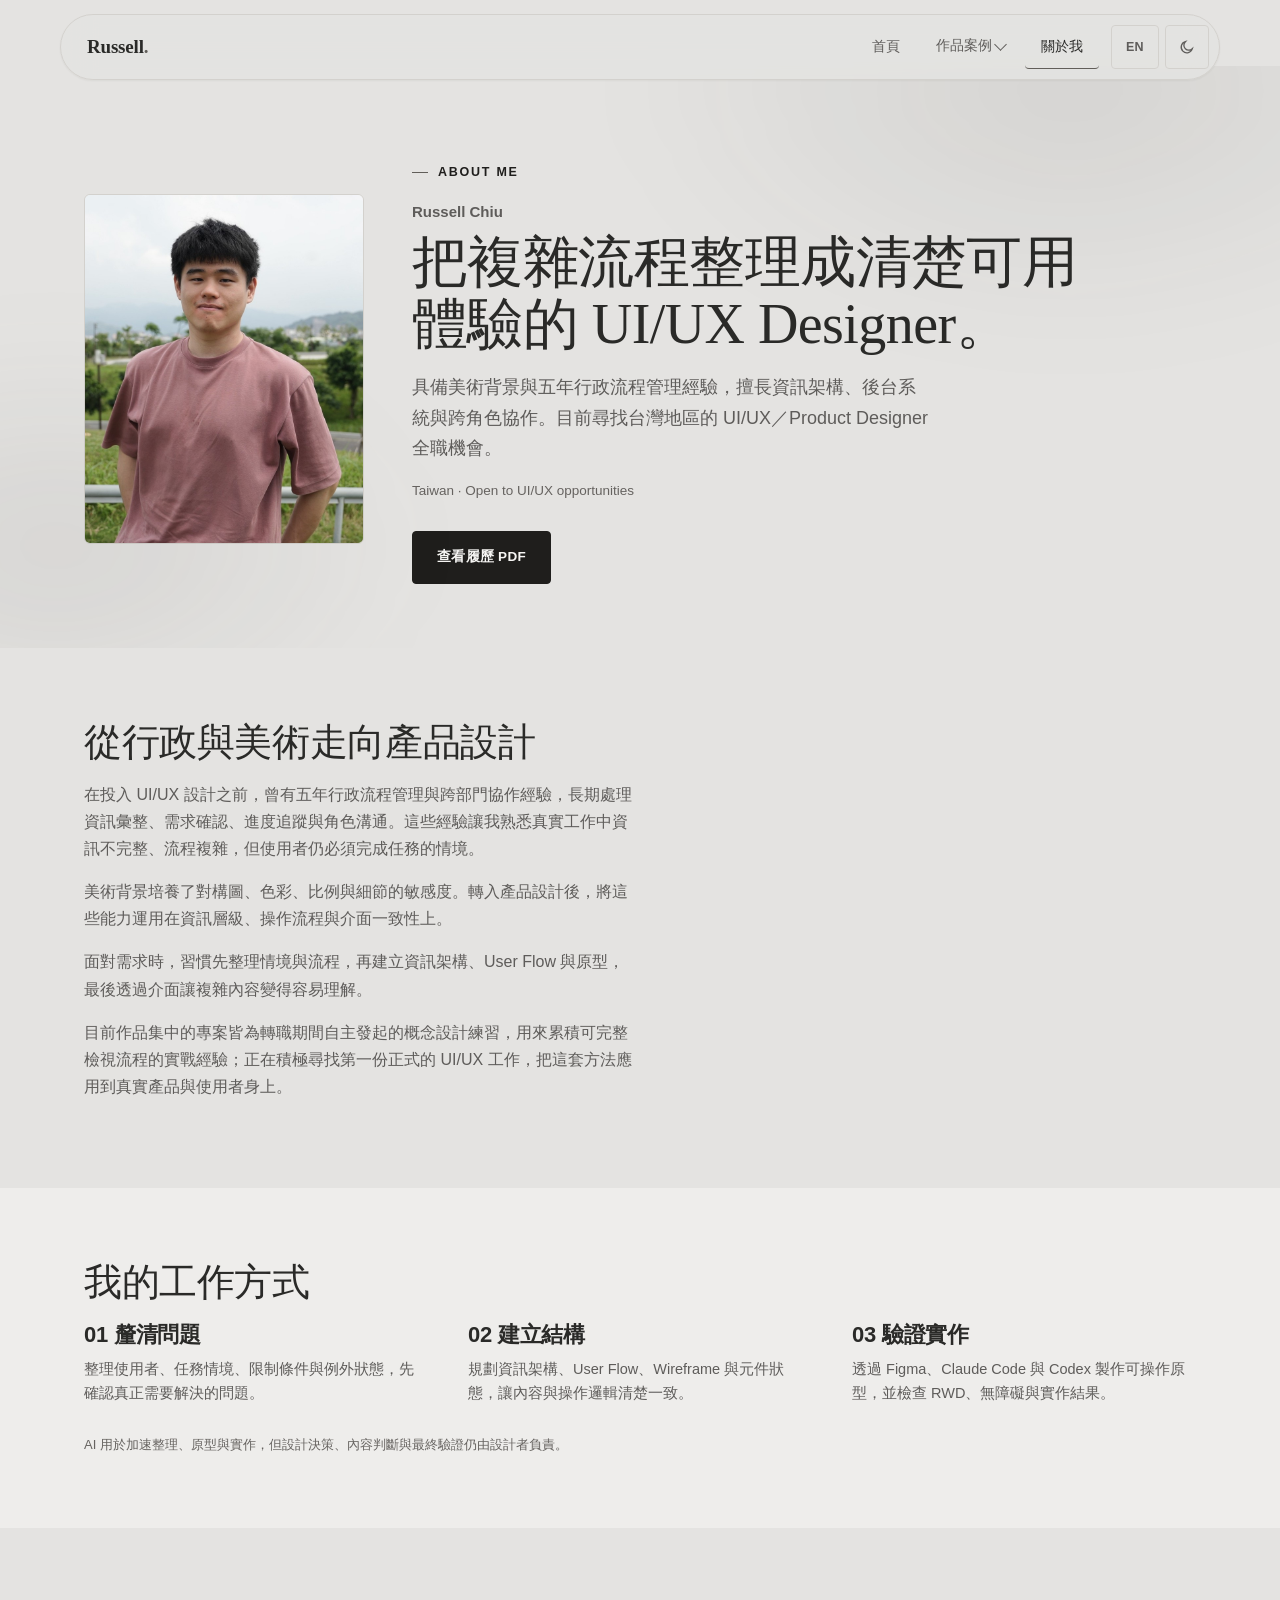
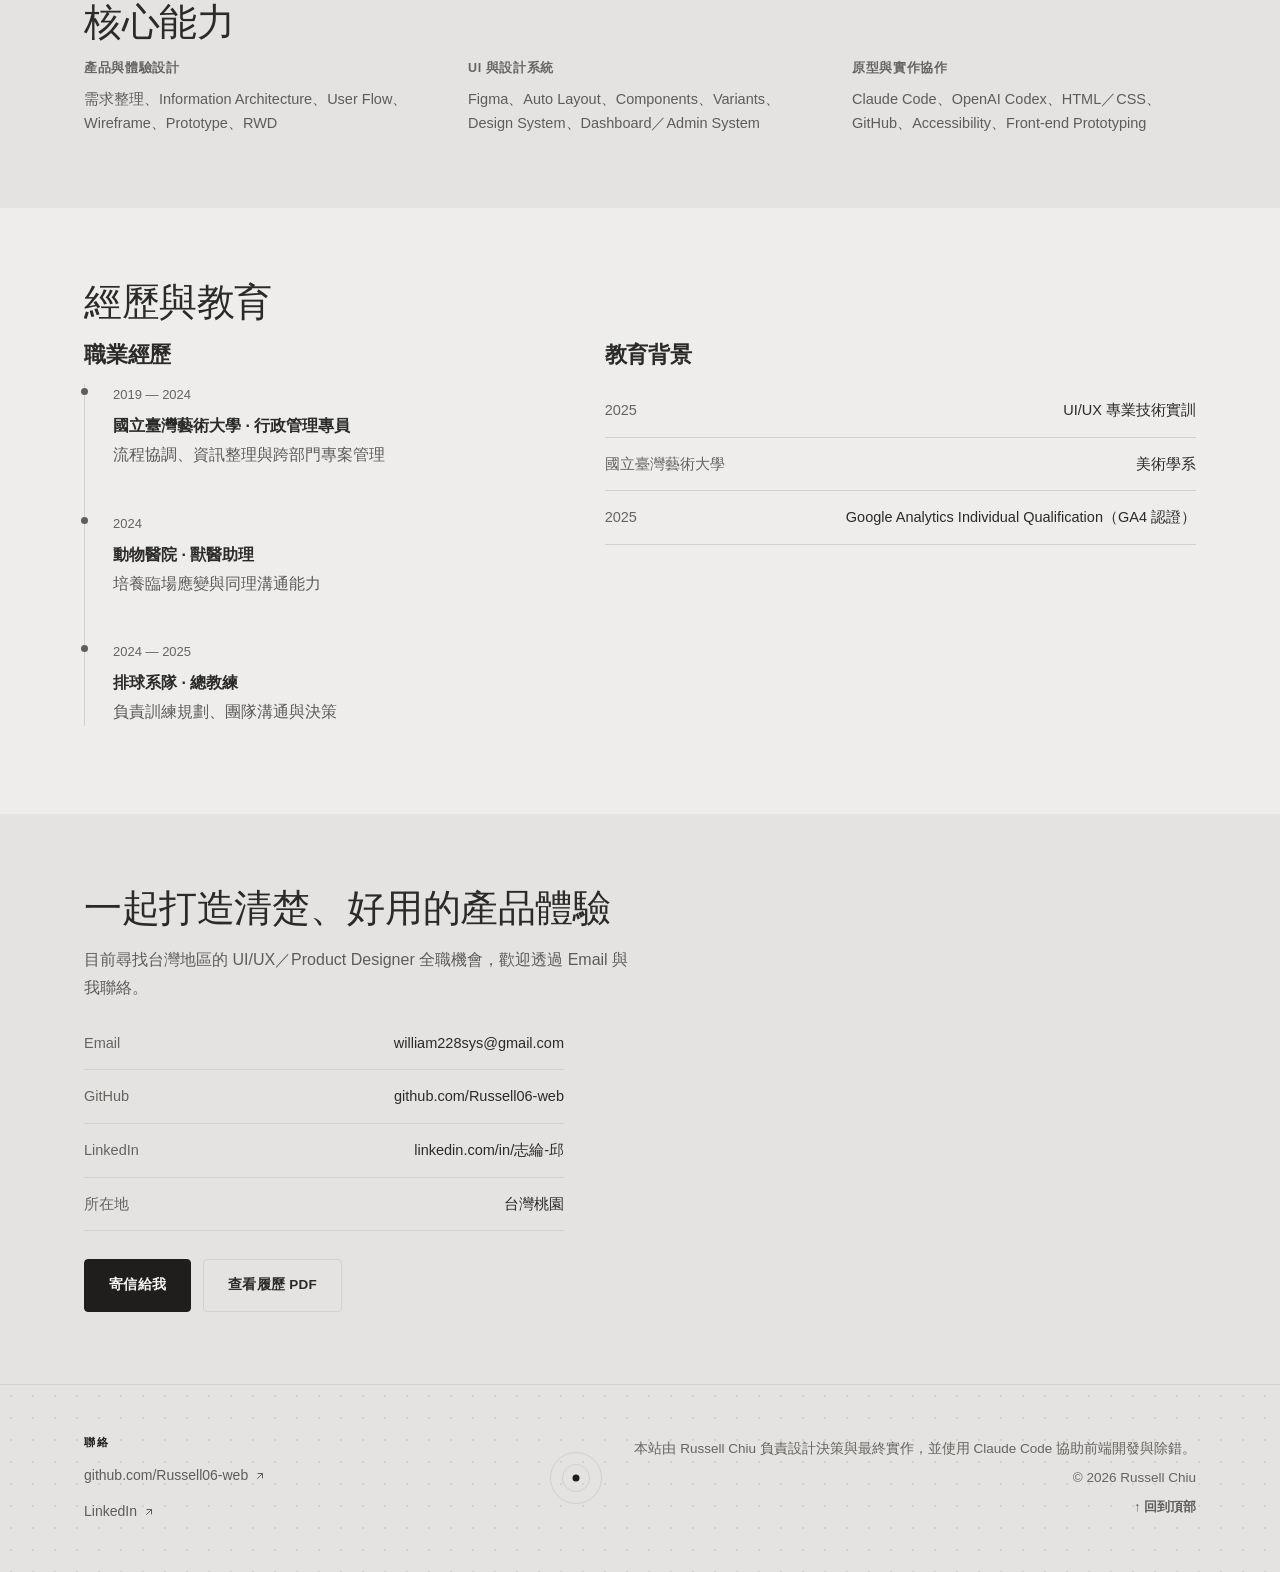
==== commit d4879d6d: "Add LinkedIn, resume link on case pages, and transition context HR review turned up three gaps: no L" ====
--- a/about.html
+++ b/about.html
@@ -75,6 +75,7 @@
       <p data-i18n="about.story.1">在投入 UI/UX 設計之前，曾有五年行政流程管理與跨部門協作經驗，長期處理資訊彙整、需求確認、進度追蹤與角色溝通。這些經驗讓我熟悉真實工作中資訊不完整、流程複雜，但使用者仍必須完成任務的情境。</p>
       <p data-i18n="about.story.2">美術背景培養了對構圖、色彩、比例與細節的敏感度。轉入產品設計後，將這些能力運用在資訊層級、操作流程與介面一致性上。</p>
       <p data-i18n="about.story.3">面對需求時，習慣先整理情境與流程，再建立資訊架構、User Flow 與原型，最後透過介面讓複雜內容變得容易理解。</p>
+      <p data-i18n="about.story.4">目前作品集中的專案皆為轉職期間自主發起的概念設計練習，用來累積可完整檢視流程的實戰經驗；正在積極尋找第一份正式的 UI/UX 工作，把這套方法應用到真實產品與使用者身上。</p>
     </div>
   </div>
 </section>
@@ -170,6 +171,7 @@
       <ul class="info-list about-cta-info">
         <li><span data-i18n="about.cta.email.label">Email</span><span>william228sys@gmail.com</span></li>
         <li><span data-i18n="about.cta.github.label">GitHub</span><span>github.com/Russell06-web</span></li>
+        <li><span data-i18n="about.cta.linkedin.label">LinkedIn</span><span>linkedin.com/in/志綸-邱</span></li>
         <li><span data-i18n="about.cta.location.label">所在地</span><span data-i18n="about.cta.location.value">台灣桃園</span></li>
       </ul>
       <div class="btn-row">
@@ -186,6 +188,7 @@
     <div class="footer-contact">
       <span class="footer-label" data-i18n="footer.contactLabel">聯絡</span>
       <a href="https://github.com/Russell06-web" target="_blank" rel="noopener" class="footer-contact-link">github.com/Russell06-web <svg class="icon-external" aria-hidden="true" viewBox="0 0 24 24" width="12" height="12" fill="none" stroke="currentColor" stroke-width="2" stroke-linecap="round" stroke-linejoin="round"><path d="M7 17 17 7M8 7h9v9"/></svg></a>
+      <a href="https://www.linkedin.com/in/志綸-邱-9a3a23399/" target="_blank" rel="noopener" class="footer-contact-link">LinkedIn <svg class="icon-external" aria-hidden="true" viewBox="0 0 24 24" width="12" height="12" fill="none" stroke="currentColor" stroke-width="2" stroke-linecap="round" stroke-linejoin="round"><path d="M7 17 17 7M8 7h9v9"/></svg></a>
     </div>
     <div class="footer-mark" aria-hidden="true">
       <span class="footer-mark-ring"></span>
--- a/css/style.css
+++ b/css/style.css
@@ -589,6 +589,14 @@
   flex-wrap: wrap;
   gap: 12px;
   margin-top: 28px;
+}
+
+.btn-note {
+  margin-top: 12px;
+  max-width: 520px;
+  font-size: 13.5px;
+  line-height: 1.6;
+  color: var(--color-text-faint);
 }
 
 .link-arrow {
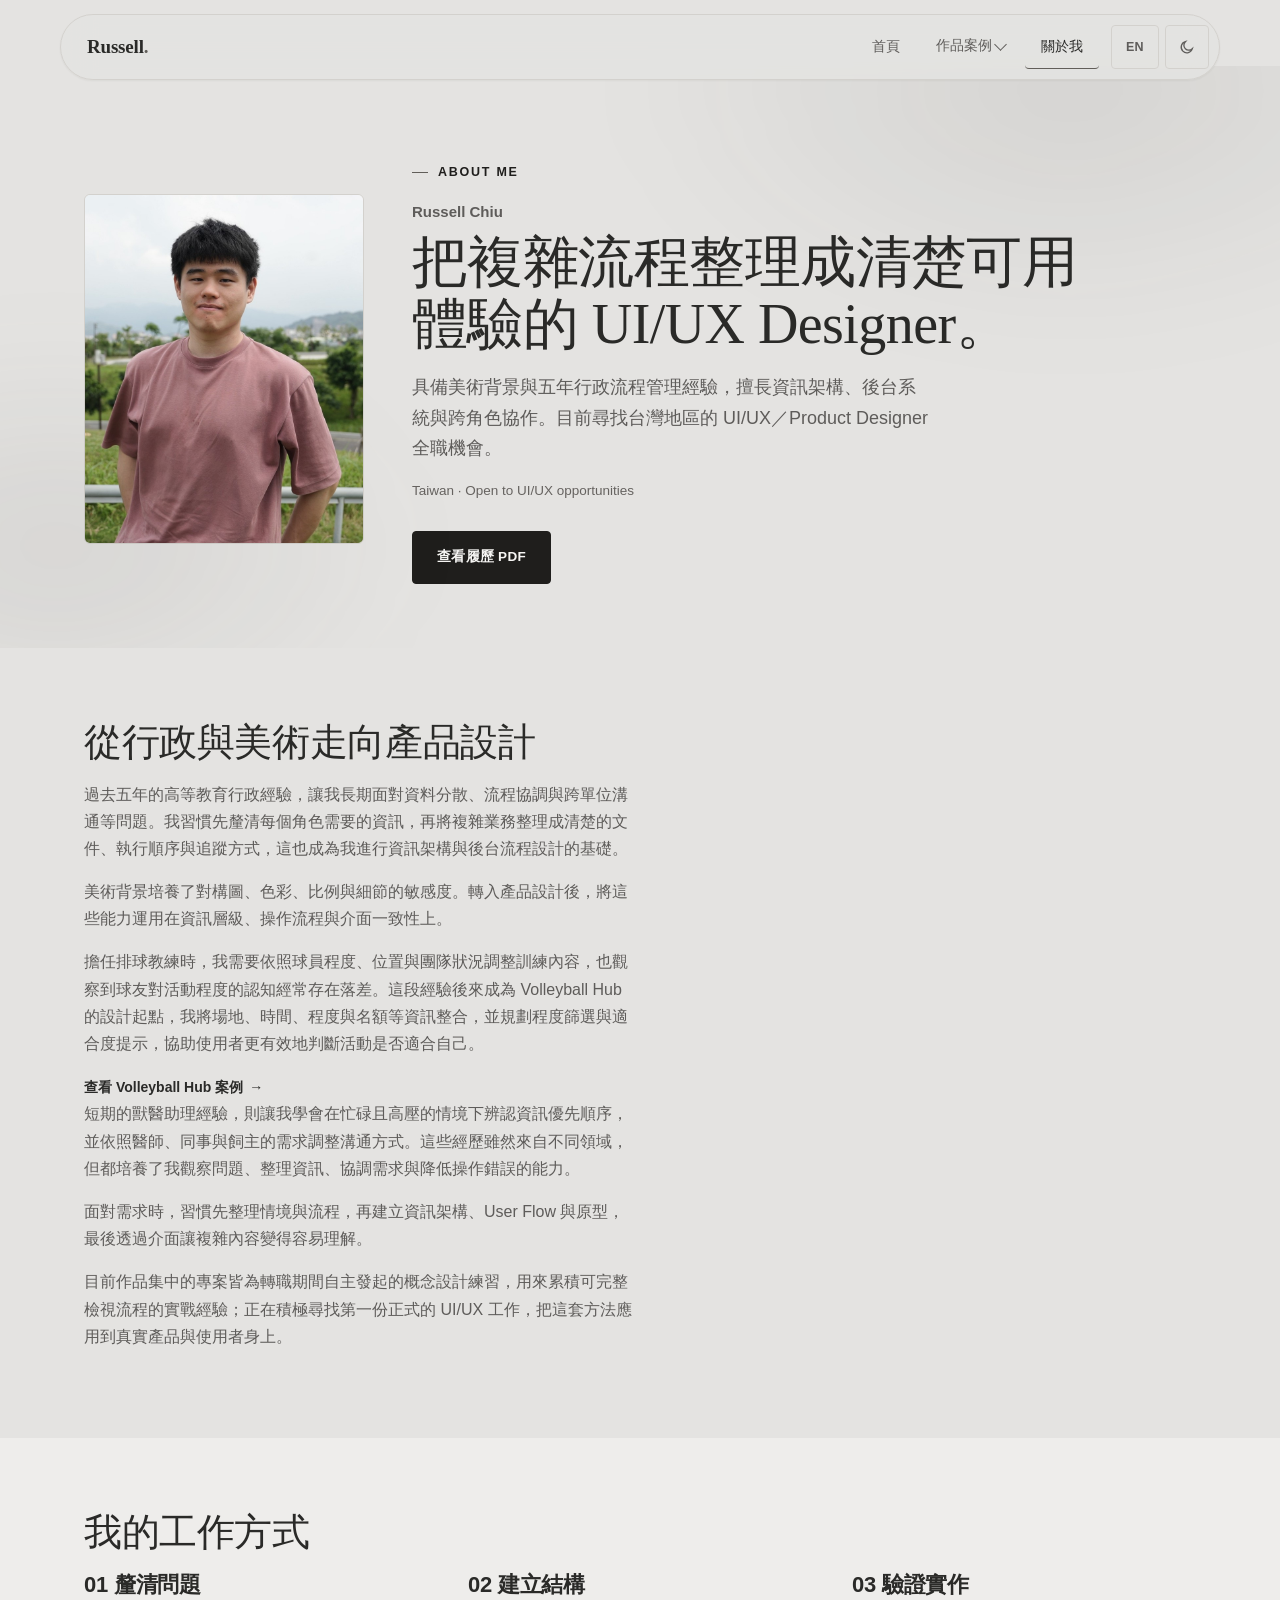
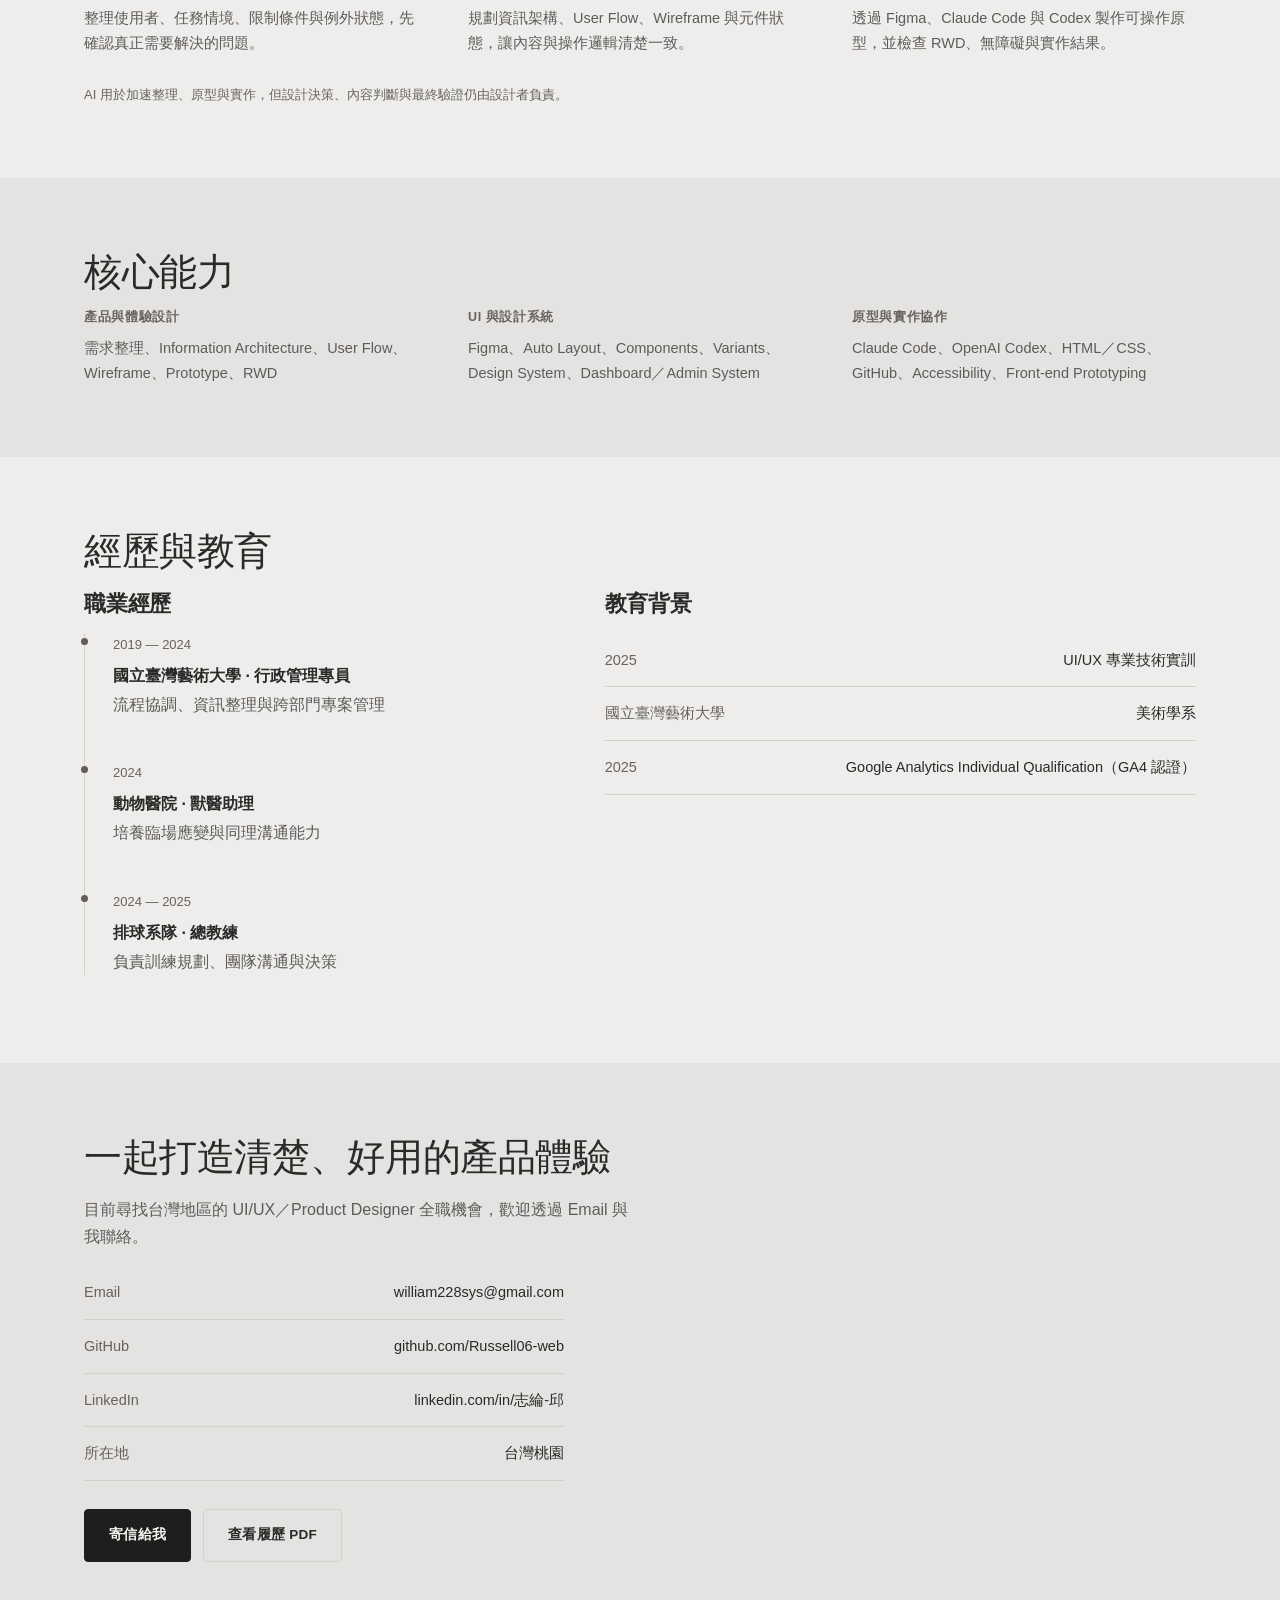
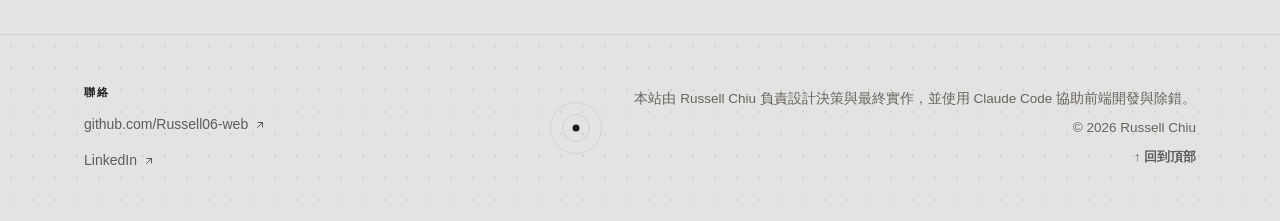
==== commit 55a0c89e: "Ground About page's work history in concrete examples Replaces the abstract admin-experience line wi" ====
--- a/about.html
+++ b/about.html
@@ -72,8 +72,11 @@
   <div class="container">
     <div class="reveal">
       <h2 data-i18n="about.story.h2">從行政與美術走向產品設計</h2>
-      <p data-i18n="about.story.1">在投入 UI/UX 設計之前，曾有五年行政流程管理與跨部門協作經驗，長期處理資訊彙整、需求確認、進度追蹤與角色溝通。這些經驗讓我熟悉真實工作中資訊不完整、流程複雜，但使用者仍必須完成任務的情境。</p>
+      <p data-i18n="about.story.1">過去五年的高等教育行政經驗，讓我長期面對資料分散、流程協調與跨單位溝通等問題。我習慣先釐清每個角色需要的資訊，再將複雜業務整理成清楚的文件、執行順序與追蹤方式，這也成為我進行資訊架構與後台流程設計的基礎。</p>
       <p data-i18n="about.story.2">美術背景培養了對構圖、色彩、比例與細節的敏感度。轉入產品設計後，將這些能力運用在資訊層級、操作流程與介面一致性上。</p>
+      <p data-i18n="about.story.volleyball">擔任排球教練時，我需要依照球員程度、位置與團隊狀況調整訓練內容，也觀察到球友對活動程度的認知經常存在落差。這段經驗後來成為 Volleyball Hub 的設計起點，我將場地、時間、程度與名額等資訊整合，並規劃程度篩選與適合度提示，協助使用者更有效地判斷活動是否適合自己。</p>
+      <a href="projects/volleyball-hub.html" class="link-arrow reveal"><span data-i18n="about.story.volleyball.cta">查看 Volleyball Hub 案例</span> <span class="arrow">→</span></a>
+      <p data-i18n="about.story.vet">短期的獸醫助理經驗，則讓我學會在忙碌且高壓的情境下辨認資訊優先順序，並依照醫師、同事與飼主的需求調整溝通方式。這些經歷雖然來自不同領域，但都培養了我觀察問題、整理資訊、協調需求與降低操作錯誤的能力。</p>
       <p data-i18n="about.story.3">面對需求時，習慣先整理情境與流程，再建立資訊架構、User Flow 與原型，最後透過介面讓複雜內容變得容易理解。</p>
       <p data-i18n="about.story.4">目前作品集中的專案皆為轉職期間自主發起的概念設計練習，用來累積可完整檢視流程的實戰經驗；正在積極尋找第一份正式的 UI/UX 工作，把這套方法應用到真實產品與使用者身上。</p>
     </div>
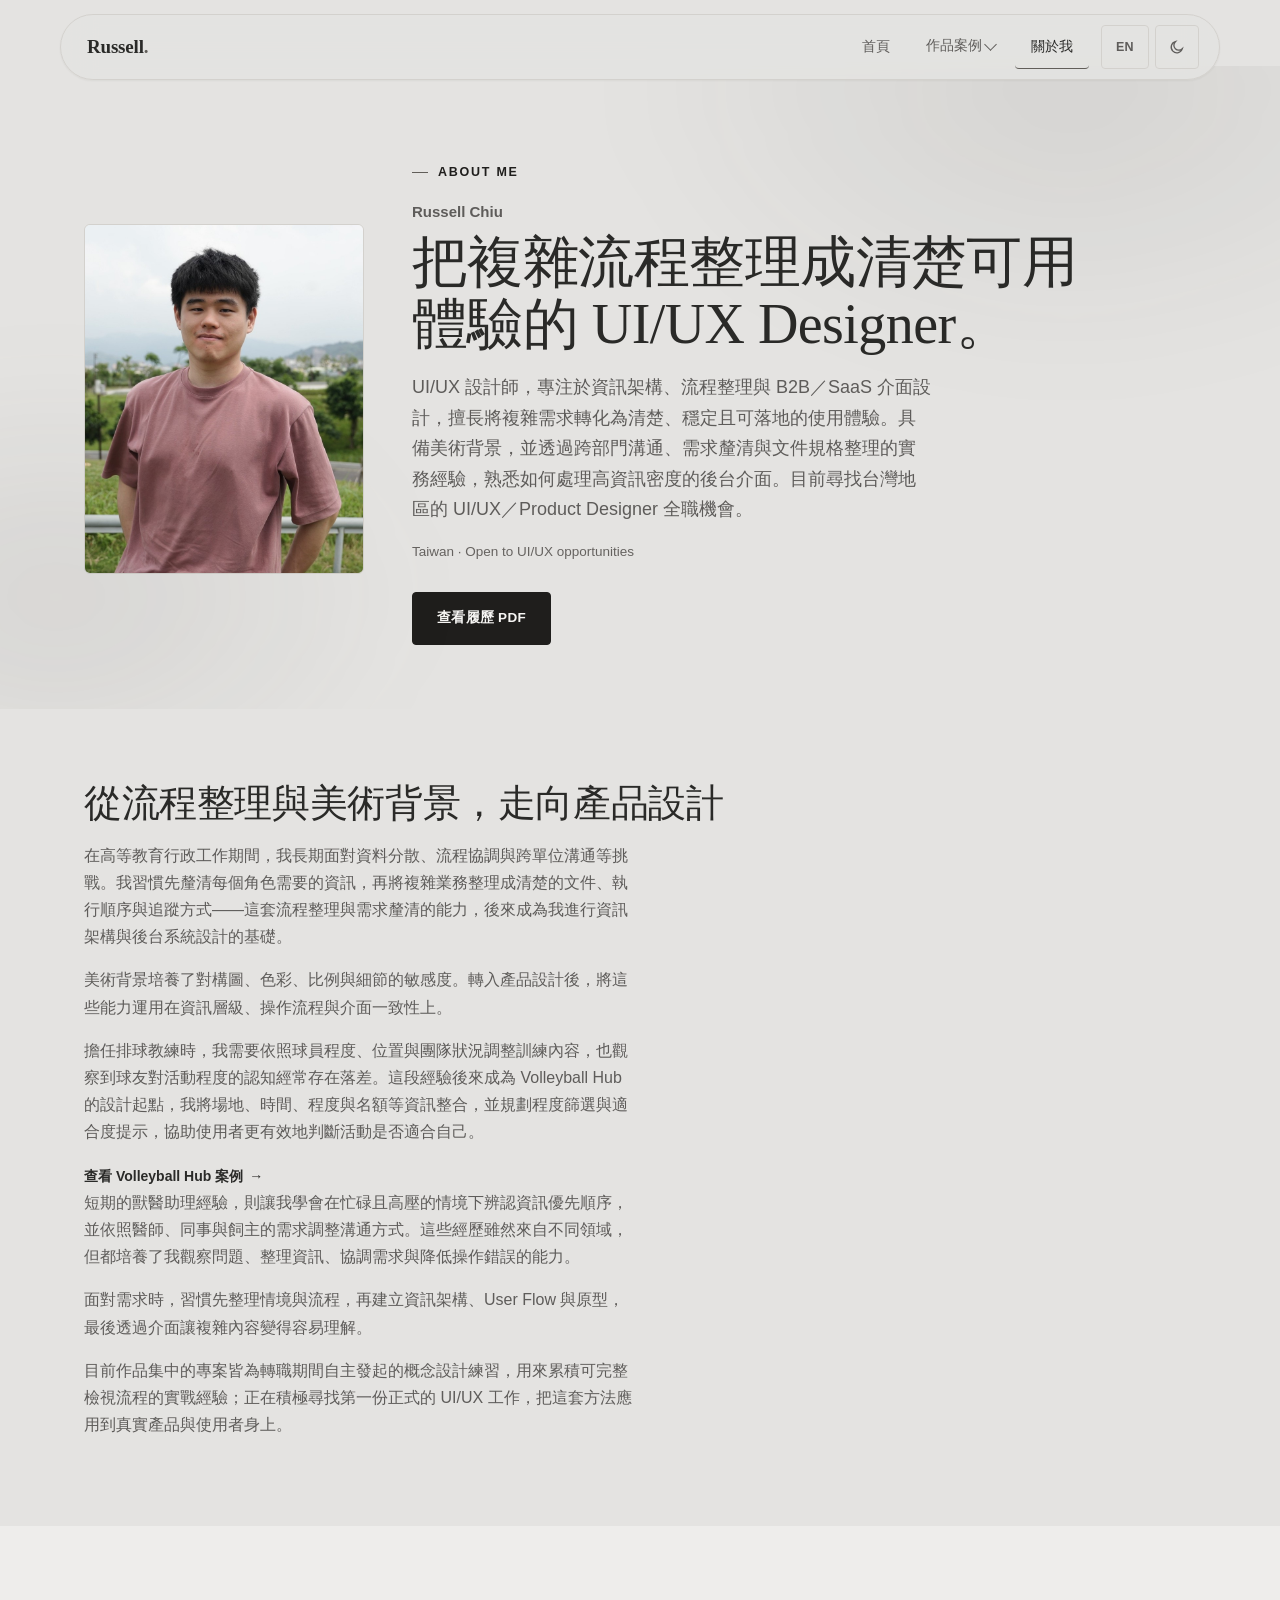
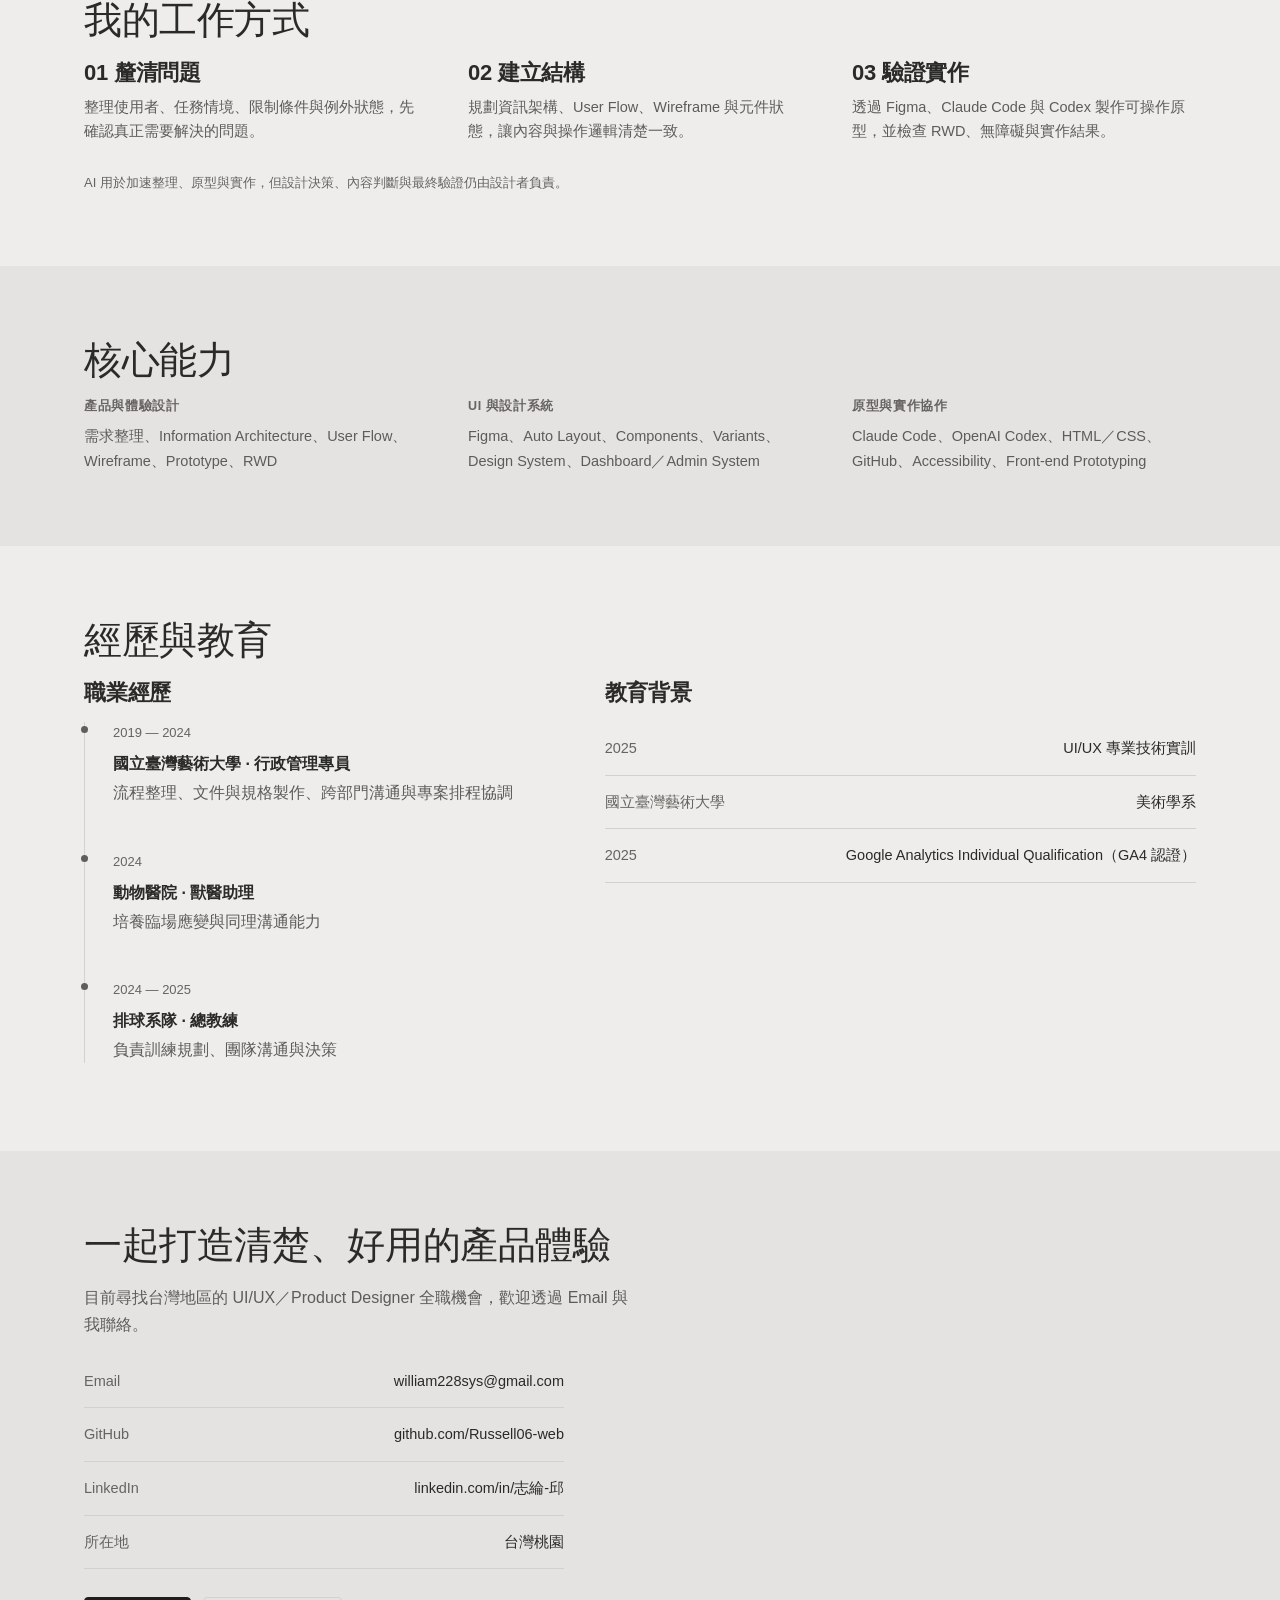
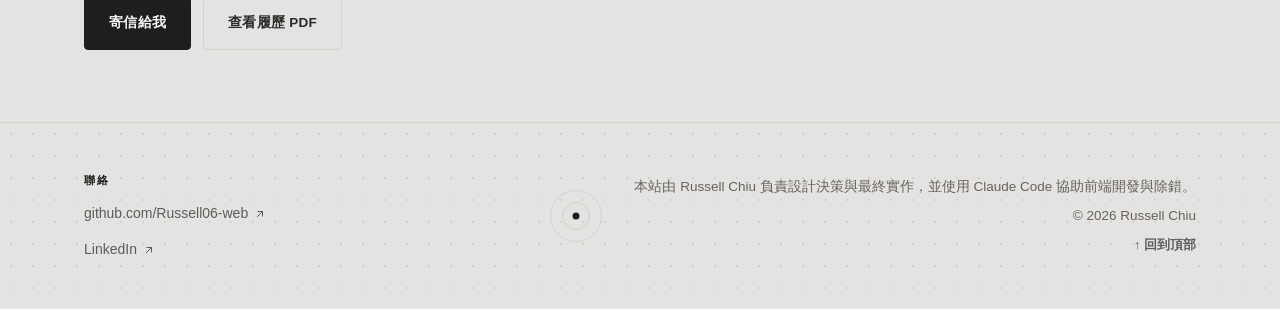
==== commit cff6758c: "Reframe About page copy away from "5-year admin experience" narrative Rewrites about.lede, about.sto" ====
--- a/about.html
+++ b/about.html
@@ -11,7 +11,19 @@
 })();
 </script>
 <meta name="viewport" content="width=device-width, initial-scale=1" />
-<title>About me — Russell</title>
+<title>About — Russell Chiu, Junior UI/UX Designer</title>
+<meta name="description" content="Russell Chiu 的背景、工作方式與核心能力：從行政與美術背景轉職 UI/UX 設計，專注資訊架構與複雜流程整理。" />
+<link rel="icon" type="image/png" sizes="32x32" href="assets/favicon-32.png" />
+<link rel="apple-touch-icon" sizes="180x180" href="assets/favicon-180.png" />
+<meta property="og:type" content="website" />
+<meta property="og:title" content="About — Russell Chiu, Junior UI/UX Designer" />
+<meta property="og:description" content="Russell Chiu 的背景、工作方式與核心能力：從行政與美術背景轉職 UI/UX 設計，專注資訊架構與複雜流程整理。" />
+<meta property="og:url" content="https://russell06-web.github.io/about.html" />
+<meta property="og:image" content="https://russell06-web.github.io/assets/images/shared/og-cover.jpg" />
+<meta name="twitter:card" content="summary_large_image" />
+<meta name="twitter:title" content="About — Russell Chiu, Junior UI/UX Designer" />
+<meta name="twitter:description" content="Russell Chiu 的背景、工作方式與核心能力：從行政與美術背景轉職 UI/UX 設計，專注資訊架構與複雜流程整理。" />
+<meta name="twitter:image" content="https://russell06-web.github.io/assets/images/shared/og-cover.jpg" />
 <link rel="stylesheet" href="css/style.css?v=20260720e" />
 </head>
 <body>
@@ -59,7 +71,7 @@
       <span class="eyebrow">About me</span>
       <p class="about-hero-kicker">Russell Chiu</p>
       <h1 data-i18n="about.h1">把複雜流程整理成清楚可用體驗的 UI/UX Designer。</h1>
-      <p class="hero-lede" data-i18n="about.lede">具備美術背景與五年行政流程管理經驗，擅長資訊架構、後台系統與跨角色協作。目前尋找台灣地區的 UI/UX／Product Designer 全職機會。</p>
+      <p class="hero-lede" data-i18n="about.lede">UI/UX 設計師，專注於資訊架構、流程整理與 B2B／SaaS 介面設計，擅長將複雜需求轉化為清楚、穩定且可落地的使用體驗。具備美術背景，並透過跨部門溝通、需求釐清與文件規格整理的實務經驗，熟悉如何處理高資訊密度的後台介面。目前尋找台灣地區的 UI/UX／Product Designer 全職機會。</p>
       <p class="about-hero-meta" data-i18n="about.hero.meta">Taiwan · Open to UI/UX opportunities</p>
       <div class="btn-row">
         <a href="assets/resume/Russell-Chiu-Resume.pdf" target="_blank" rel="noopener" class="btn btn-primary" data-i18n="about.hero.resumeBtn">查看履歷 PDF</a>
@@ -71,8 +83,8 @@
 <section class="section-tight about-story">
   <div class="container">
     <div class="reveal">
-      <h2 data-i18n="about.story.h2">從行政與美術走向產品設計</h2>
-      <p data-i18n="about.story.1">過去五年的高等教育行政經驗，讓我長期面對資料分散、流程協調與跨單位溝通等問題。我習慣先釐清每個角色需要的資訊，再將複雜業務整理成清楚的文件、執行順序與追蹤方式，這也成為我進行資訊架構與後台流程設計的基礎。</p>
+      <h2 data-i18n="about.story.h2">從流程整理與美術背景，走向產品設計</h2>
+      <p data-i18n="about.story.1">在高等教育行政工作期間，我長期面對資料分散、流程協調與跨單位溝通等挑戰。我習慣先釐清每個角色需要的資訊，再將複雜業務整理成清楚的文件、執行順序與追蹤方式——這套流程整理與需求釐清的能力，後來成為我進行資訊架構與後台系統設計的基礎。</p>
       <p data-i18n="about.story.2">美術背景培養了對構圖、色彩、比例與細節的敏感度。轉入產品設計後，將這些能力運用在資訊層級、操作流程與介面一致性上。</p>
       <p data-i18n="about.story.volleyball">擔任排球教練時，我需要依照球員程度、位置與團隊狀況調整訓練內容，也觀察到球友對活動程度的認知經常存在落差。這段經驗後來成為 Volleyball Hub 的設計起點，我將場地、時間、程度與名額等資訊整合，並規劃程度篩選與適合度提示，協助使用者更有效地判斷活動是否適合自己。</p>
       <a href="projects/volleyball-hub.html" class="link-arrow reveal"><span data-i18n="about.story.volleyball.cta">查看 Volleyball Hub 案例</span> <span class="arrow">→</span></a>
@@ -139,7 +151,7 @@
             <li>
               <span class="period">2019 — 2024</span>
               <div class="role" data-i18n="about.exp.1.role">國立臺灣藝術大學 · 行政管理專員</div>
-              <p data-i18n="about.exp.1.desc">流程協調、資訊整理與跨部門專案管理</p>
+              <p data-i18n="about.exp.1.desc">流程整理、文件與規格製作、跨部門溝通與專案排程協調</p>
             </li>
             <li>
               <span class="period">2024</span>
--- a/css/style.css
+++ b/css/style.css
@@ -333,7 +333,7 @@
   align-items: center;
   justify-content: space-between;
   height: 66px;
-  padding: 0 10px 0 26px;
+  padding: 0 20px 0 26px;
   border-radius: 999px;
   border: 1px solid var(--color-border);
   background: var(--nav-bg);
@@ -895,6 +895,24 @@
   min-width: 0;
 }
 
+.project-grid-note {
+  grid-column: 1 / -1;
+  margin: 8px 0 -8px;
+  font-size: 11px;
+  font-weight: 600;
+  letter-spacing: 0.14em;
+  text-transform: uppercase;
+  color: var(--color-text-faint);
+}
+
+.project-card--compact .project-media {
+  aspect-ratio: 16 / 10;
+}
+
+.project-card--compact {
+  padding: var(--space-5);
+}
+
 .project-index {
   display: block;
   margin-bottom: var(--space-4);
@@ -1056,6 +1074,48 @@
   background: var(--color-muted);
 }
 
+.case-snapshot {
+  margin-top: 40px;
+  padding-top: 28px;
+  border-top: 1px solid var(--color-border);
+}
+
+.case-snapshot-row {
+  display: grid;
+  grid-template-columns: 160px 1fr;
+  gap: 24px;
+  padding: 16px 0;
+  border-bottom: 1px solid var(--color-border);
+}
+
+.case-snapshot-row:first-child {
+  padding-top: 0;
+}
+
+.case-snapshot-row:last-child {
+  border-bottom: none;
+}
+
+.case-snapshot-row dt {
+  font-size: 12px;
+  text-transform: uppercase;
+  letter-spacing: 0.08em;
+  color: var(--color-text-faint);
+}
+
+.case-snapshot-row dd {
+  margin: 0;
+  font-size: 15px;
+  line-height: 1.6;
+}
+
+@media (max-width: 640px) {
+  .case-snapshot-row {
+    grid-template-columns: 1fr;
+    gap: 6px;
+  }
+}
+
 .case-stats {
   display: flex;
   flex-wrap: wrap;
@@ -1157,6 +1217,10 @@
 
 .shot-gallery.wide {
   grid-template-columns: 1fr;
+}
+
+.shot-gallery.narrow {
+  grid-template-columns: minmax(0, 320px);
 }
 
 .process-strip {
@@ -1872,6 +1936,22 @@
   }
 }
 
+@media (max-width: 480px) {
+  .case-links {
+    flex-direction: column;
+    align-items: stretch;
+  }
+
+  .case-links .btn {
+    flex: 1 1 auto;
+    width: 100%;
+    min-height: 52px;
+    justify-content: center;
+    text-align: center;
+    white-space: nowrap;
+  }
+}
+
 /* ==========================================================================
    High-contrast preference
    ========================================================================== */
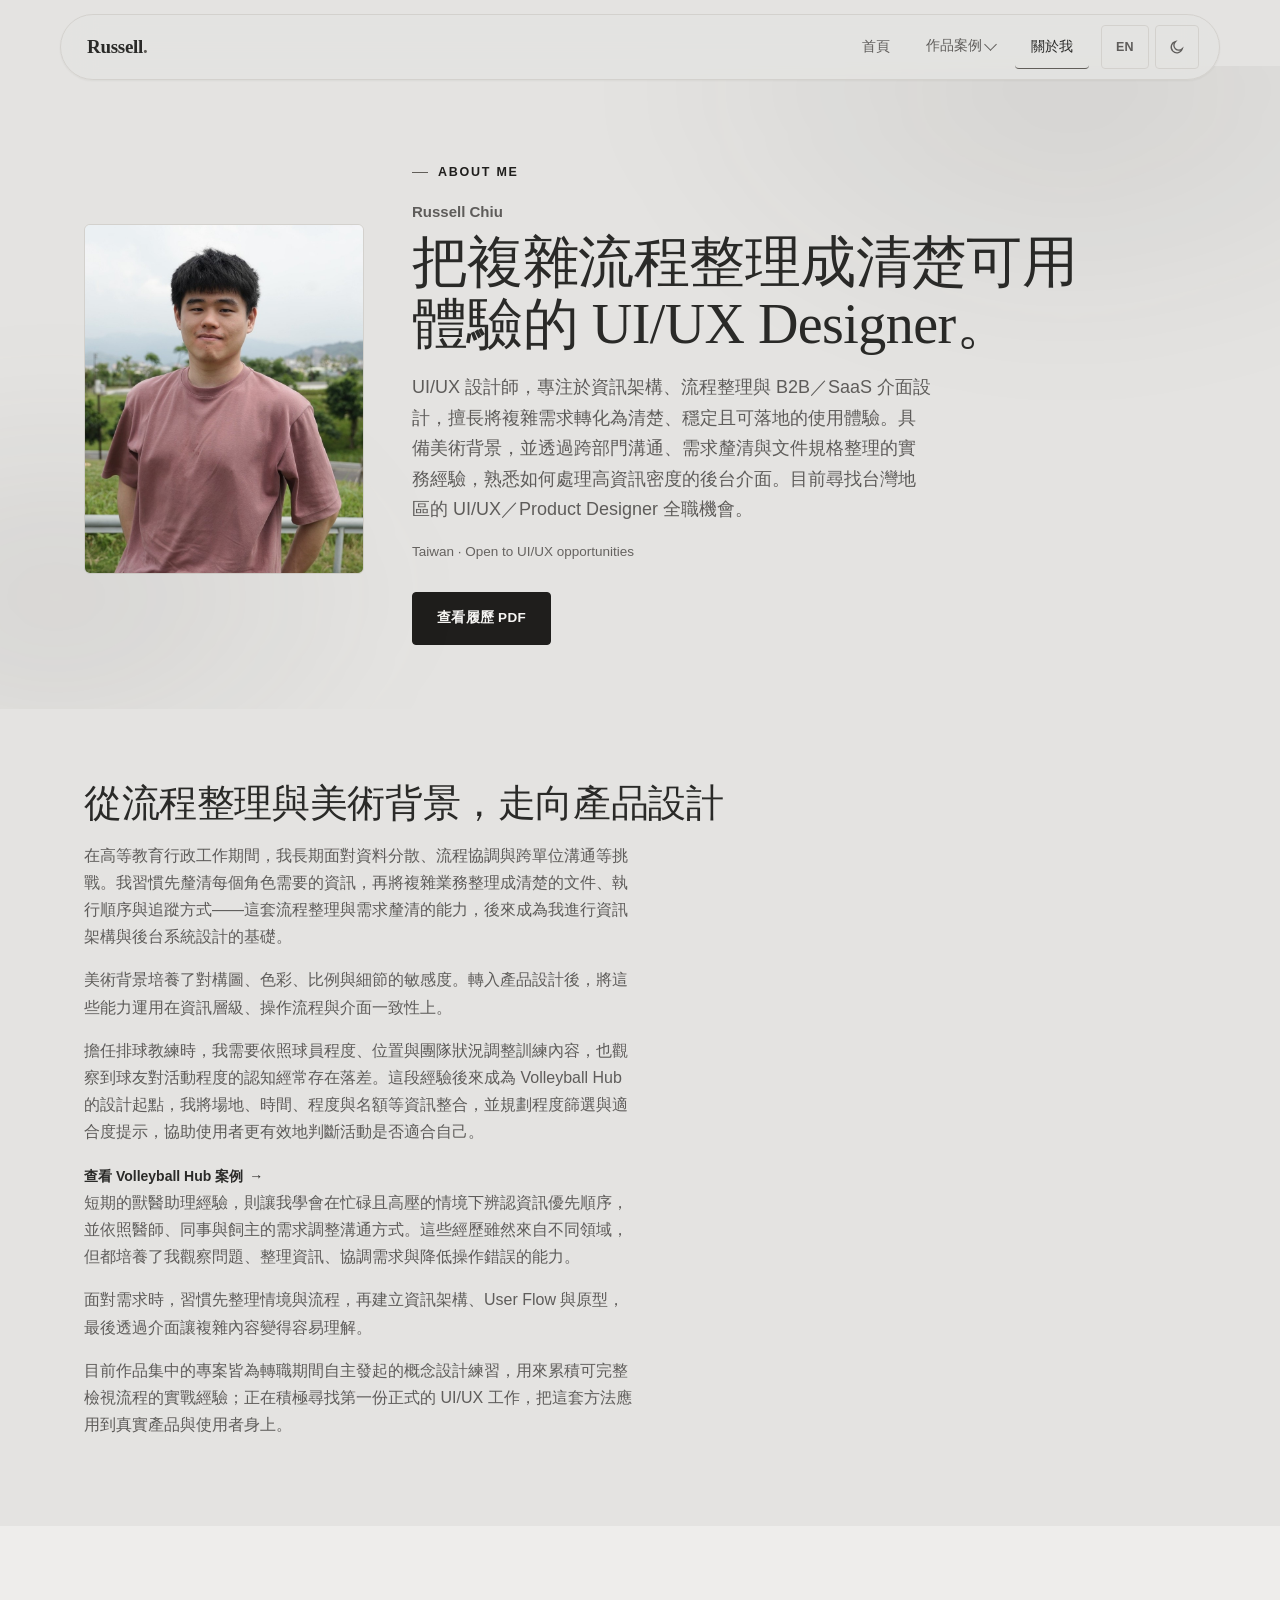
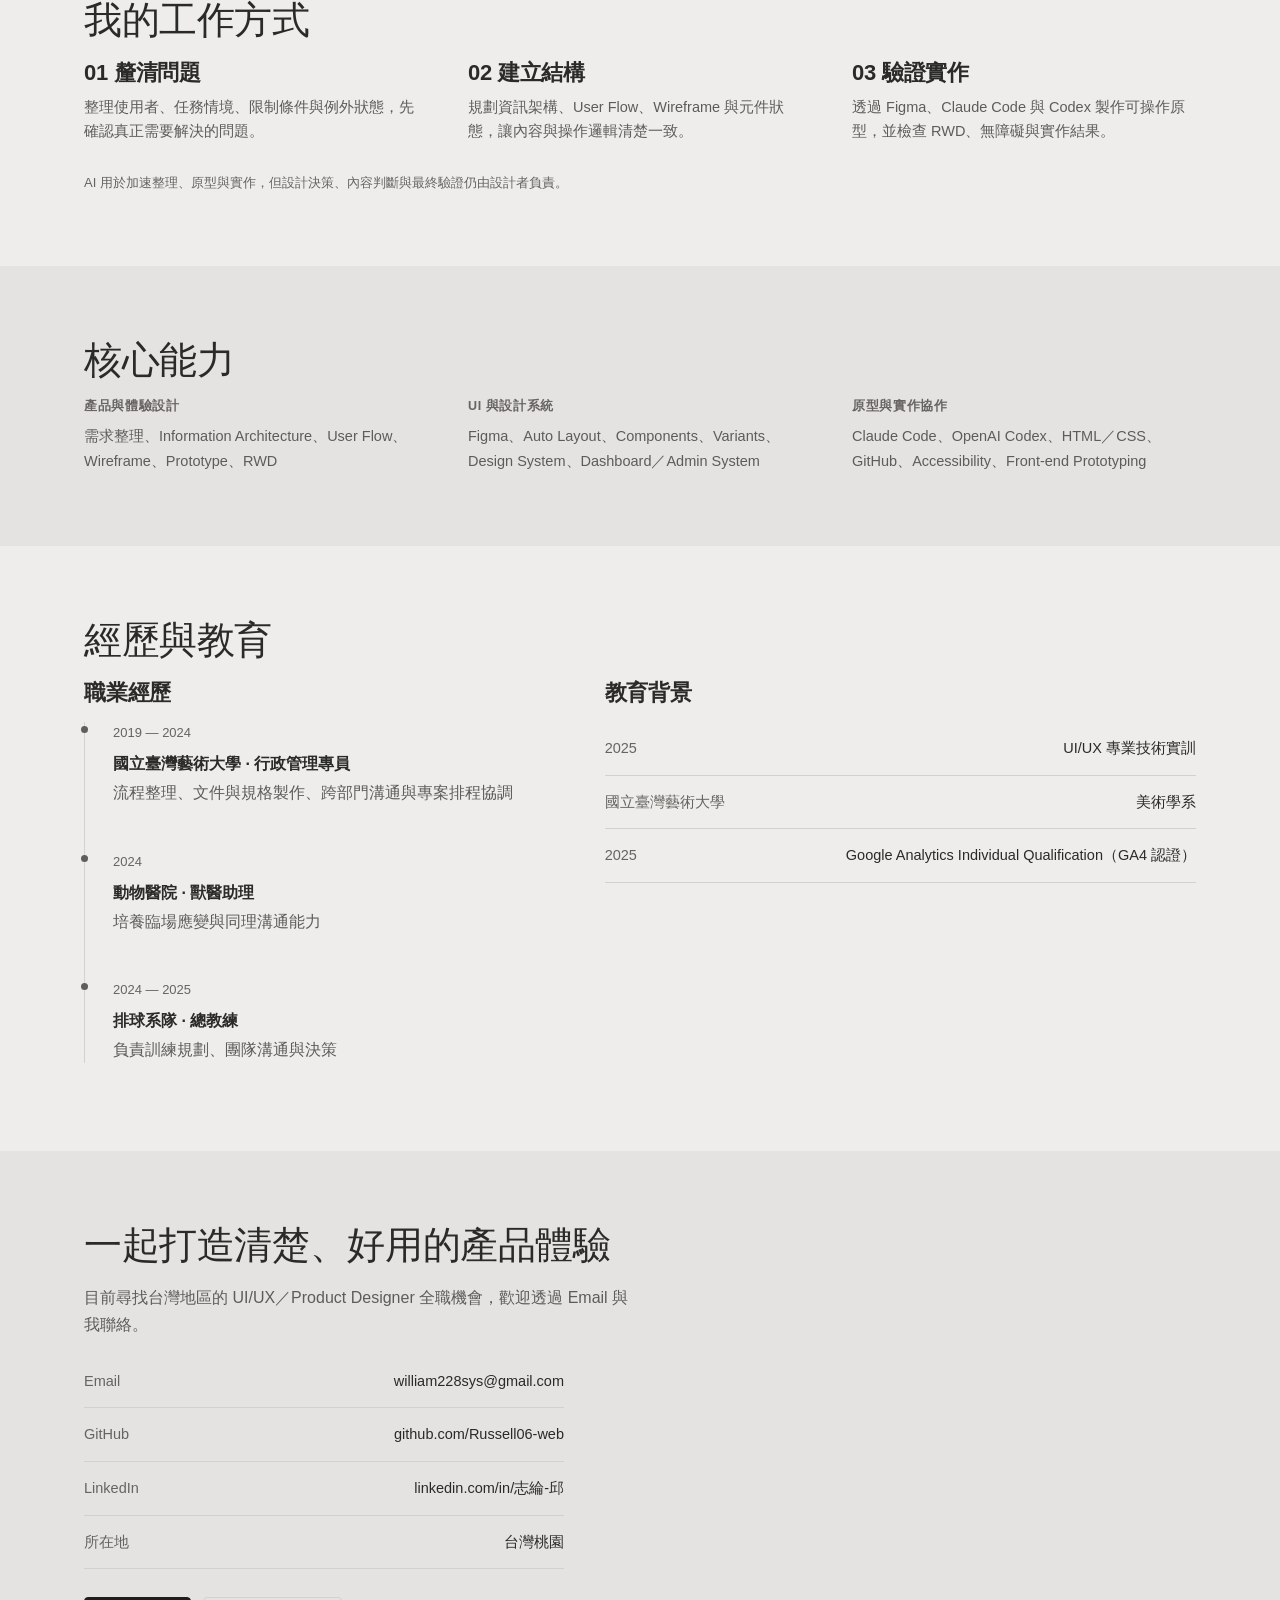
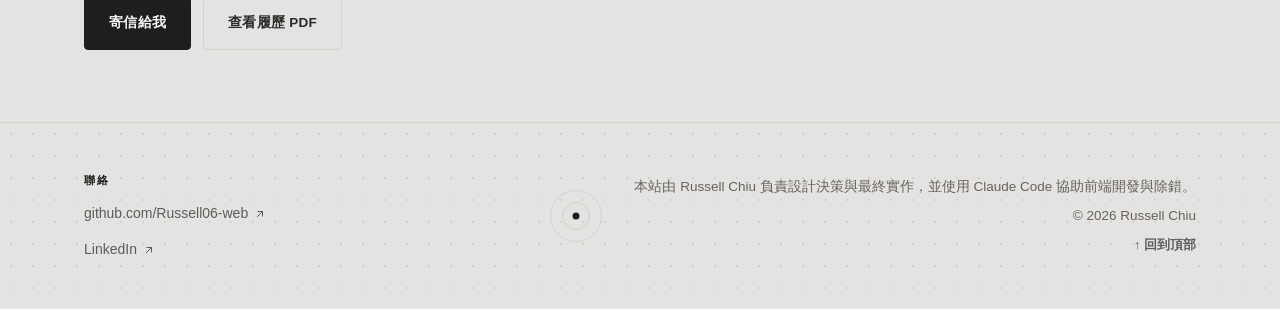
==== commit bf14f8d2: "Add a proper SVG wordmark logo for the nav Replaces the plain-text "Russell." nav-logo with an inlin" ====
--- a/about.html
+++ b/about.html
@@ -31,7 +31,11 @@
 
 <nav class="site-nav">
   <div class="container nav-inner">
-    <a href="index.html" class="nav-logo">Russell<span>.</span></a>
+    <a href="index.html" class="nav-logo" data-i18n-aria="nav.logoAria" aria-label="Russell Chiu，回到首頁">
+      <svg width="78" height="22" viewBox="0 0 78 22" xmlns="http://www.w3.org/2000/svg" aria-hidden="true" focusable="false">
+        <text x="0" y="17" font-family="Georgia, &apos;Times New Roman&apos;, &apos;Hiragino Sans&apos;, &apos;PingFang TC&apos;, serif" font-size="19" font-weight="600" letter-spacing="-0.3" fill="currentColor">Russell<tspan class="nav-logo-dot">.</tspan></text>
+      </svg>
+    </a>
     <div class="nav-right">
       <ul class="nav-links" id="primary-nav">
         <li><a href="index.html" data-i18n="nav.home">首頁</a></li>
--- a/css/style.css
+++ b/css/style.css
@@ -352,14 +352,17 @@
 }
 
 .nav-logo {
-  font-family: var(--font-display);
-  font-weight: 600;
-  font-size: 19px;
-  letter-spacing: -0.01em;
-}
-
-.nav-logo span {
-  color: var(--color-accent-secondary);
+  display: inline-flex;
+  align-items: center;
+  color: var(--color-text-primary);
+}
+
+.nav-logo svg {
+  display: block;
+}
+
+.nav-logo-dot {
+  fill: var(--color-accent-secondary);
 }
 
 .nav-links {
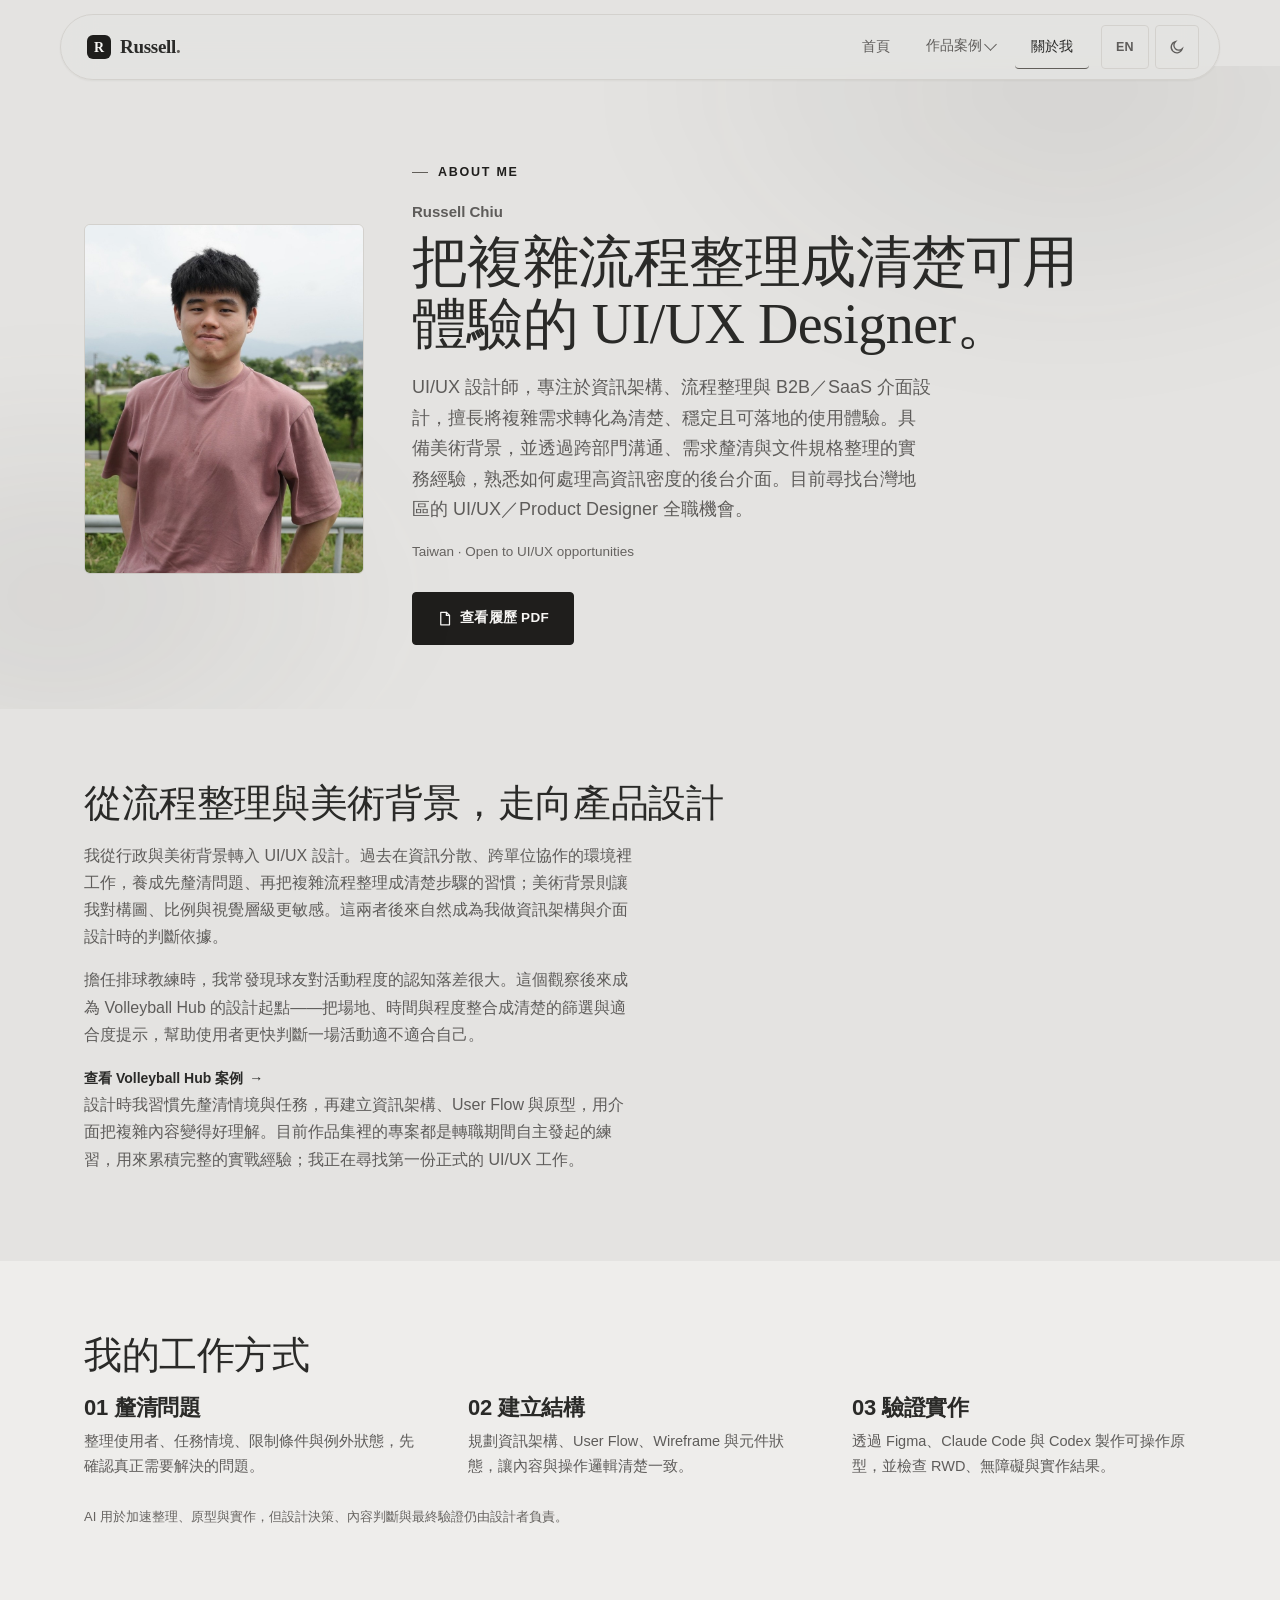
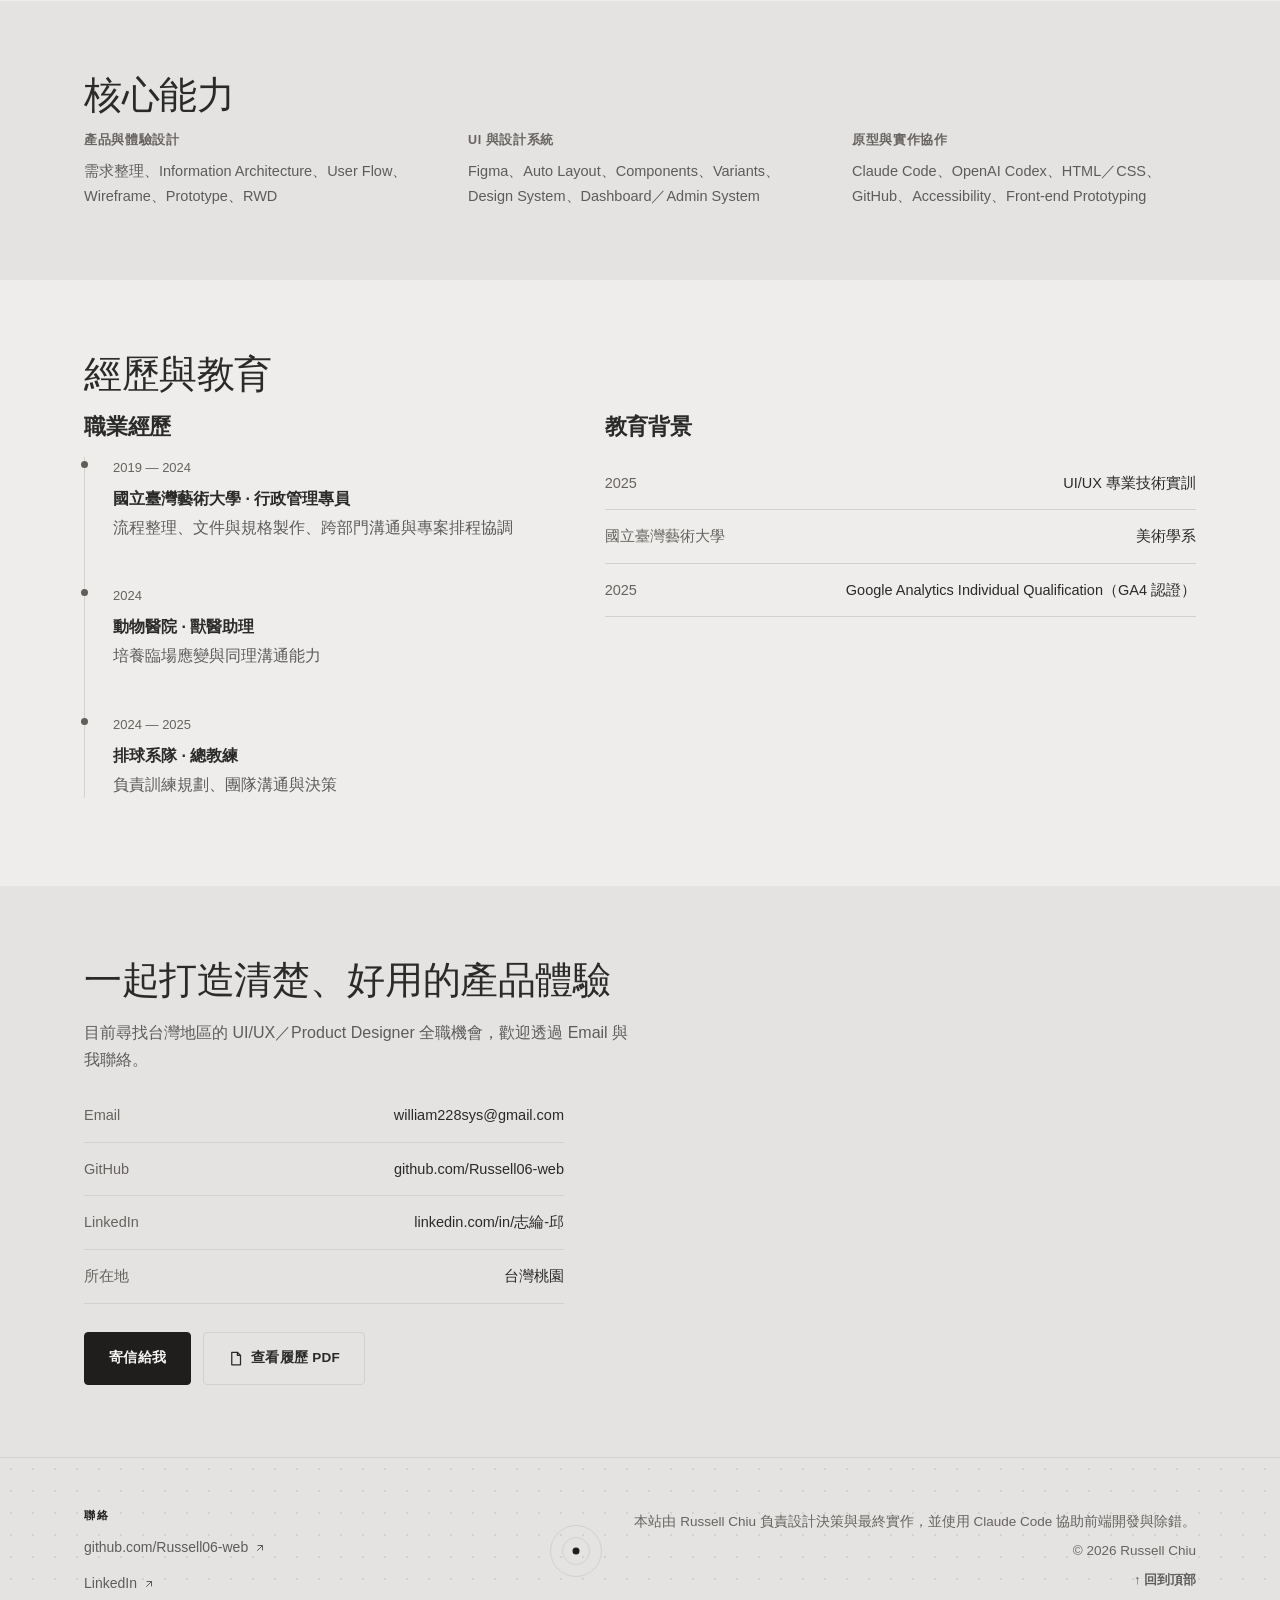
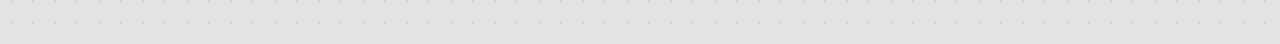
==== commit 91d65d9e: "Refine portfolio branding and reduce AI-generated feel" ====
--- a/about.html
+++ b/about.html
@@ -32,6 +32,10 @@
 <nav class="site-nav">
   <div class="container nav-inner">
     <a href="index.html" class="nav-logo" data-i18n-aria="nav.logoAria" aria-label="Russell Chiu，回到首頁">
+      <svg class="nav-logo-badge" width="24" height="24" viewBox="0 0 24 24" xmlns="http://www.w3.org/2000/svg" aria-hidden="true" focusable="false">
+        <rect x="0" y="0" width="24" height="24" rx="6" />
+        <text x="12" y="17" font-family="Georgia, &apos;Times New Roman&apos;, serif" font-size="14" font-weight="700" text-anchor="middle">R</text>
+      </svg>
       <svg width="78" height="22" viewBox="0 0 78 22" xmlns="http://www.w3.org/2000/svg" aria-hidden="true" focusable="false">
         <text x="0" y="17" font-family="Georgia, &apos;Times New Roman&apos;, &apos;Hiragino Sans&apos;, &apos;PingFang TC&apos;, serif" font-size="19" font-weight="600" letter-spacing="-0.3" fill="currentColor">Russell<tspan class="nav-logo-dot">.</tspan></text>
       </svg>
@@ -78,7 +82,7 @@
       <p class="hero-lede" data-i18n="about.lede">UI/UX 設計師，專注於資訊架構、流程整理與 B2B／SaaS 介面設計，擅長將複雜需求轉化為清楚、穩定且可落地的使用體驗。具備美術背景，並透過跨部門溝通、需求釐清與文件規格整理的實務經驗，熟悉如何處理高資訊密度的後台介面。目前尋找台灣地區的 UI/UX／Product Designer 全職機會。</p>
       <p class="about-hero-meta" data-i18n="about.hero.meta">Taiwan · Open to UI/UX opportunities</p>
       <div class="btn-row">
-        <a href="assets/resume/Russell-Chiu-Resume.pdf" target="_blank" rel="noopener" class="btn btn-primary" data-i18n="about.hero.resumeBtn">查看履歷 PDF</a>
+        <a href="assets/resume/Russell-Chiu-Resume.pdf" target="_blank" rel="noopener" class="btn btn-primary"><svg class="btn-icon" aria-hidden="true" viewBox="0 0 24 24" width="15" height="15" fill="none" stroke="currentColor" stroke-width="2" stroke-linecap="round" stroke-linejoin="round"><path d="M6 2h9l5 5v15H6z"/><path d="M15 2v5h5"/></svg><span data-i18n="about.hero.resumeBtn">查看履歷 PDF</span></a>
       </div>
     </div>
   </div>
@@ -88,13 +92,10 @@
   <div class="container">
     <div class="reveal">
       <h2 data-i18n="about.story.h2">從流程整理與美術背景，走向產品設計</h2>
-      <p data-i18n="about.story.1">在高等教育行政工作期間，我長期面對資料分散、流程協調與跨單位溝通等挑戰。我習慣先釐清每個角色需要的資訊，再將複雜業務整理成清楚的文件、執行順序與追蹤方式——這套流程整理與需求釐清的能力，後來成為我進行資訊架構與後台系統設計的基礎。</p>
-      <p data-i18n="about.story.2">美術背景培養了對構圖、色彩、比例與細節的敏感度。轉入產品設計後，將這些能力運用在資訊層級、操作流程與介面一致性上。</p>
-      <p data-i18n="about.story.volleyball">擔任排球教練時，我需要依照球員程度、位置與團隊狀況調整訓練內容，也觀察到球友對活動程度的認知經常存在落差。這段經驗後來成為 Volleyball Hub 的設計起點，我將場地、時間、程度與名額等資訊整合，並規劃程度篩選與適合度提示，協助使用者更有效地判斷活動是否適合自己。</p>
+      <p data-i18n="about.story.1">我從行政與美術背景轉入 UI/UX 設計。過去在資訊分散、跨單位協作的環境裡工作，養成先釐清問題、再把複雜流程整理成清楚步驟的習慣；美術背景則讓我對構圖、比例與視覺層級更敏感。這兩者後來自然成為我做資訊架構與介面設計時的判斷依據。</p>
+      <p data-i18n="about.story.volleyball">擔任排球教練時，我常發現球友對活動程度的認知落差很大。這個觀察後來成為 Volleyball Hub 的設計起點——把場地、時間與程度整合成清楚的篩選與適合度提示，幫助使用者更快判斷一場活動適不適合自己。</p>
       <a href="projects/volleyball-hub.html" class="link-arrow reveal"><span data-i18n="about.story.volleyball.cta">查看 Volleyball Hub 案例</span> <span class="arrow">→</span></a>
-      <p data-i18n="about.story.vet">短期的獸醫助理經驗，則讓我學會在忙碌且高壓的情境下辨認資訊優先順序，並依照醫師、同事與飼主的需求調整溝通方式。這些經歷雖然來自不同領域，但都培養了我觀察問題、整理資訊、協調需求與降低操作錯誤的能力。</p>
-      <p data-i18n="about.story.3">面對需求時，習慣先整理情境與流程，再建立資訊架構、User Flow 與原型，最後透過介面讓複雜內容變得容易理解。</p>
-      <p data-i18n="about.story.4">目前作品集中的專案皆為轉職期間自主發起的概念設計練習，用來累積可完整檢視流程的實戰經驗；正在積極尋找第一份正式的 UI/UX 工作，把這套方法應用到真實產品與使用者身上。</p>
+      <p data-i18n="about.story.3">設計時我習慣先釐清情境與任務，再建立資訊架構、User Flow 與原型，用介面把複雜內容變得好理解。目前作品集裡的專案都是轉職期間自主發起的練習，用來累積完整的實戰經驗；我正在尋找第一份正式的 UI/UX 工作。</p>
     </div>
   </div>
 </section>
@@ -195,7 +196,7 @@
       </ul>
       <div class="btn-row">
         <a href="mailto:william228sys@gmail.com" class="btn btn-primary" data-i18n="about.cta.btnPrimary">寄信給我</a>
-        <a href="assets/resume/Russell-Chiu-Resume.pdf" target="_blank" rel="noopener" class="btn btn-ghost" data-i18n="about.hero.resumeBtn">查看履歷 PDF</a>
+        <a href="assets/resume/Russell-Chiu-Resume.pdf" target="_blank" rel="noopener" class="btn btn-ghost"><svg class="btn-icon" aria-hidden="true" viewBox="0 0 24 24" width="15" height="15" fill="none" stroke="currentColor" stroke-width="2" stroke-linecap="round" stroke-linejoin="round"><path d="M6 2h9l5 5v15H6z"/><path d="M15 2v5h5"/></svg><span data-i18n="about.hero.resumeBtn">查看履歷 PDF</span></a>
       </div>
     </div>
   </div>
--- a/css/style.css
+++ b/css/style.css
@@ -354,6 +354,7 @@
 .nav-logo {
   display: inline-flex;
   align-items: center;
+  gap: 9px;
   color: var(--color-text-primary);
 }
 
@@ -363,6 +364,14 @@
 
 .nav-logo-dot {
   fill: var(--color-accent-secondary);
+}
+
+.nav-logo-badge rect {
+  fill: var(--color-accent);
+}
+
+.nav-logo-badge text {
+  fill: var(--color-accent-contrast);
 }
 
 .nav-links {
@@ -549,6 +558,10 @@
 /* ==========================================================================
    Buttons
    ========================================================================== */
+.btn-icon {
+  flex-shrink: 0;
+}
+
 .btn {
   display: inline-flex;
   align-items: center;
@@ -749,11 +762,39 @@
 }
 
 .availability i {
-  width: 7px;
-  height: 7px;
+  position: relative;
+  width: 8px;
+  height: 8px;
   border-radius: 50%;
-  background: var(--color-accent);
+  background: #3fa768;
   flex-shrink: 0;
+}
+
+@media (prefers-reduced-motion: no-preference) {
+  .availability i::after {
+    content: "";
+    position: absolute;
+    inset: -4px;
+    border-radius: 50%;
+    background: inherit;
+    opacity: 0.55;
+    animation: availability-pulse 2.6s ease-out infinite;
+  }
+}
+
+@keyframes availability-pulse {
+  0% {
+    transform: scale(0.6);
+    opacity: 0.55;
+  }
+  70% {
+    transform: scale(2);
+    opacity: 0;
+  }
+  100% {
+    transform: scale(2);
+    opacity: 0;
+  }
 }
 
 .hero-visual {
@@ -786,16 +827,32 @@
 
 .hero-featured-link {
   display: block;
+  position: relative;
   color: inherit;
   text-decoration: none;
 }
 
+.hero-featured-link::before {
+  content: "";
+  position: absolute;
+  top: 12px;
+  left: 12px;
+  right: -12px;
+  bottom: -12px;
+  background: var(--color-accent-soft);
+  border-radius: 8px;
+  z-index: 0;
+}
+
 .hero-featured-media {
+  position: relative;
+  z-index: 1;
   aspect-ratio: 3 / 2;
   overflow: hidden;
   border: 1px solid var(--color-border);
-  border-radius: 6px;
+  border-radius: 8px;
   background: var(--color-surface);
+  box-shadow: var(--shadow-md);
 }
 
 .hero-featured-media img {
@@ -1007,6 +1064,22 @@
   background: var(--color-muted);
   border: 1px solid var(--color-border);
   border-radius: var(--radius-md);
+}
+
+.project-badge {
+  position: absolute;
+  top: 12px;
+  left: 12px;
+  z-index: 2;
+  display: inline-flex;
+  align-items: center;
+  padding: 4px 9px;
+  border-radius: 999px;
+  background: var(--color-accent);
+  color: var(--color-accent-contrast);
+  font-size: 11px;
+  font-weight: 700;
+  letter-spacing: 0.05em;
 }
 
 .project-media img {
@@ -1150,6 +1223,17 @@
 
 .case-section h2 {
   max-width: 640px;
+}
+
+.case-section-heading {
+  display: flex;
+  align-items: center;
+  gap: 10px;
+}
+
+.case-icon {
+  flex-shrink: 0;
+  color: var(--color-accent-secondary);
 }
 
 .case-section .lede {
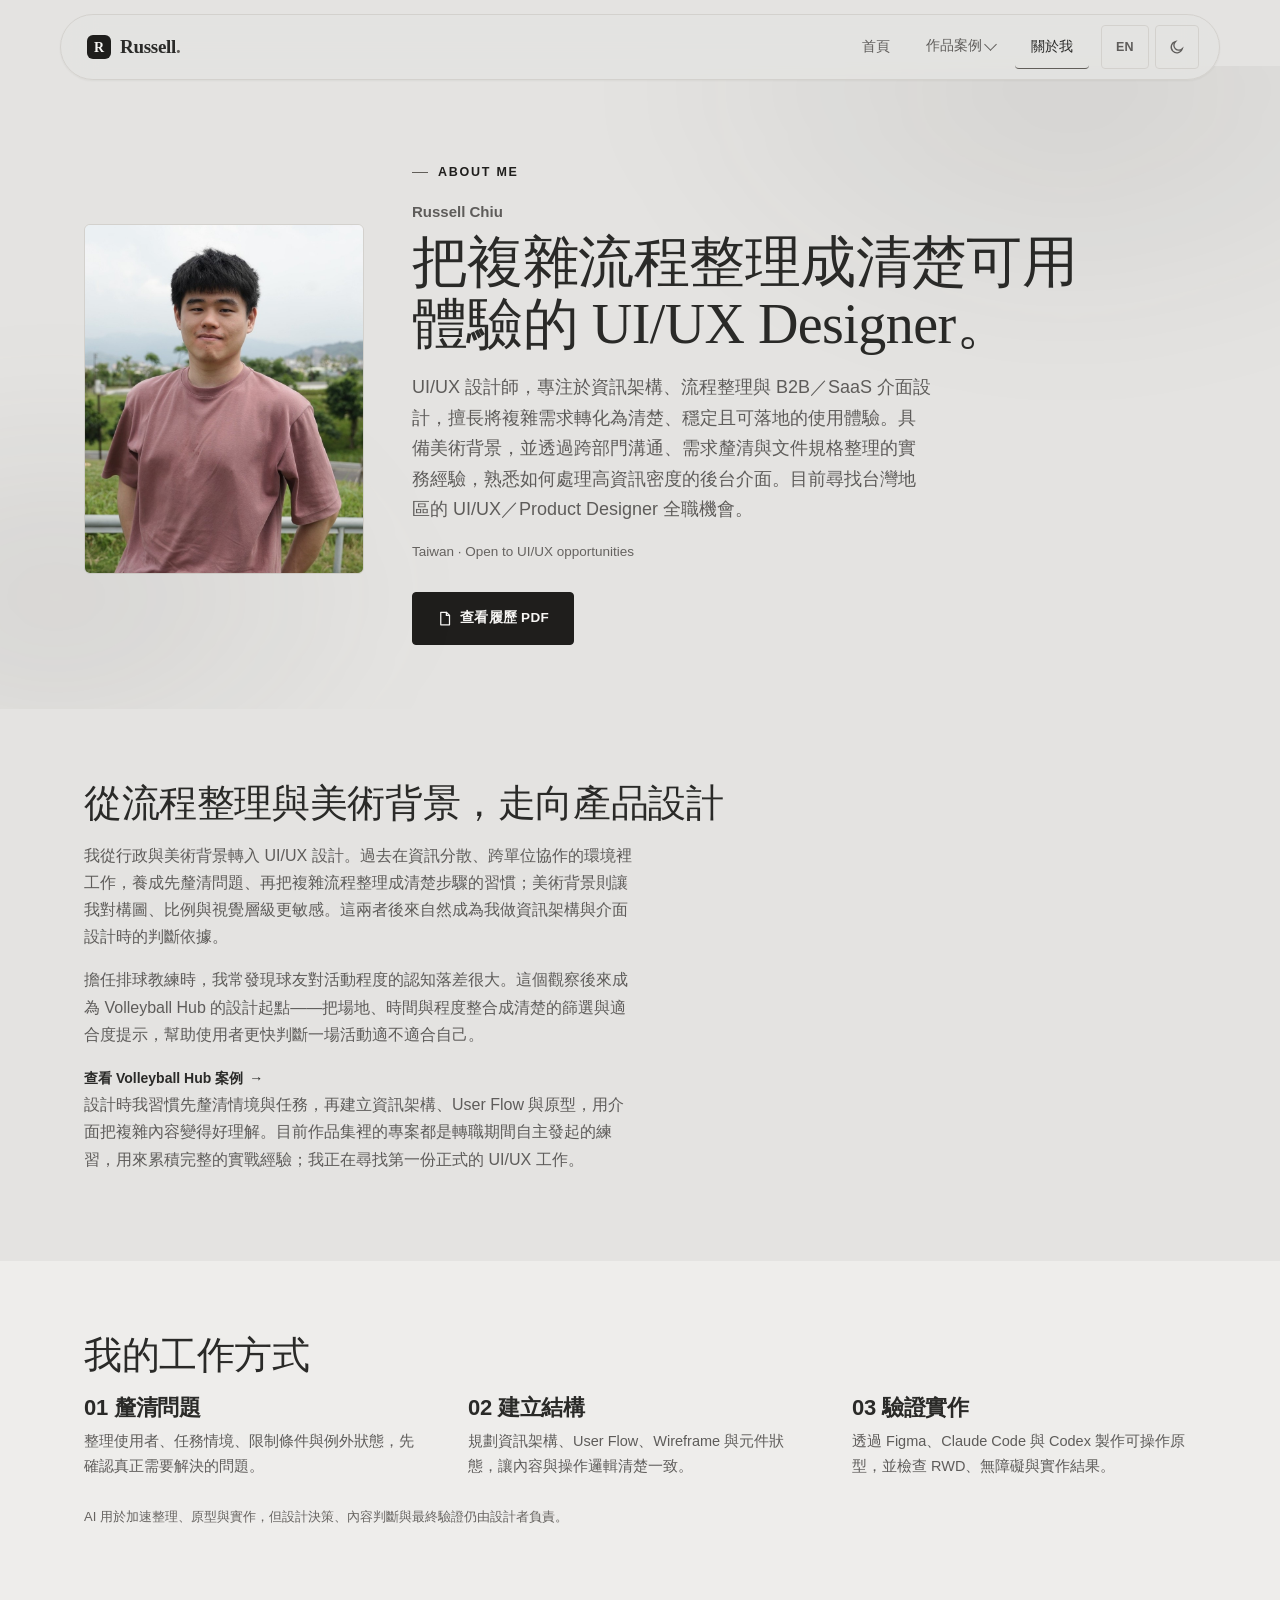
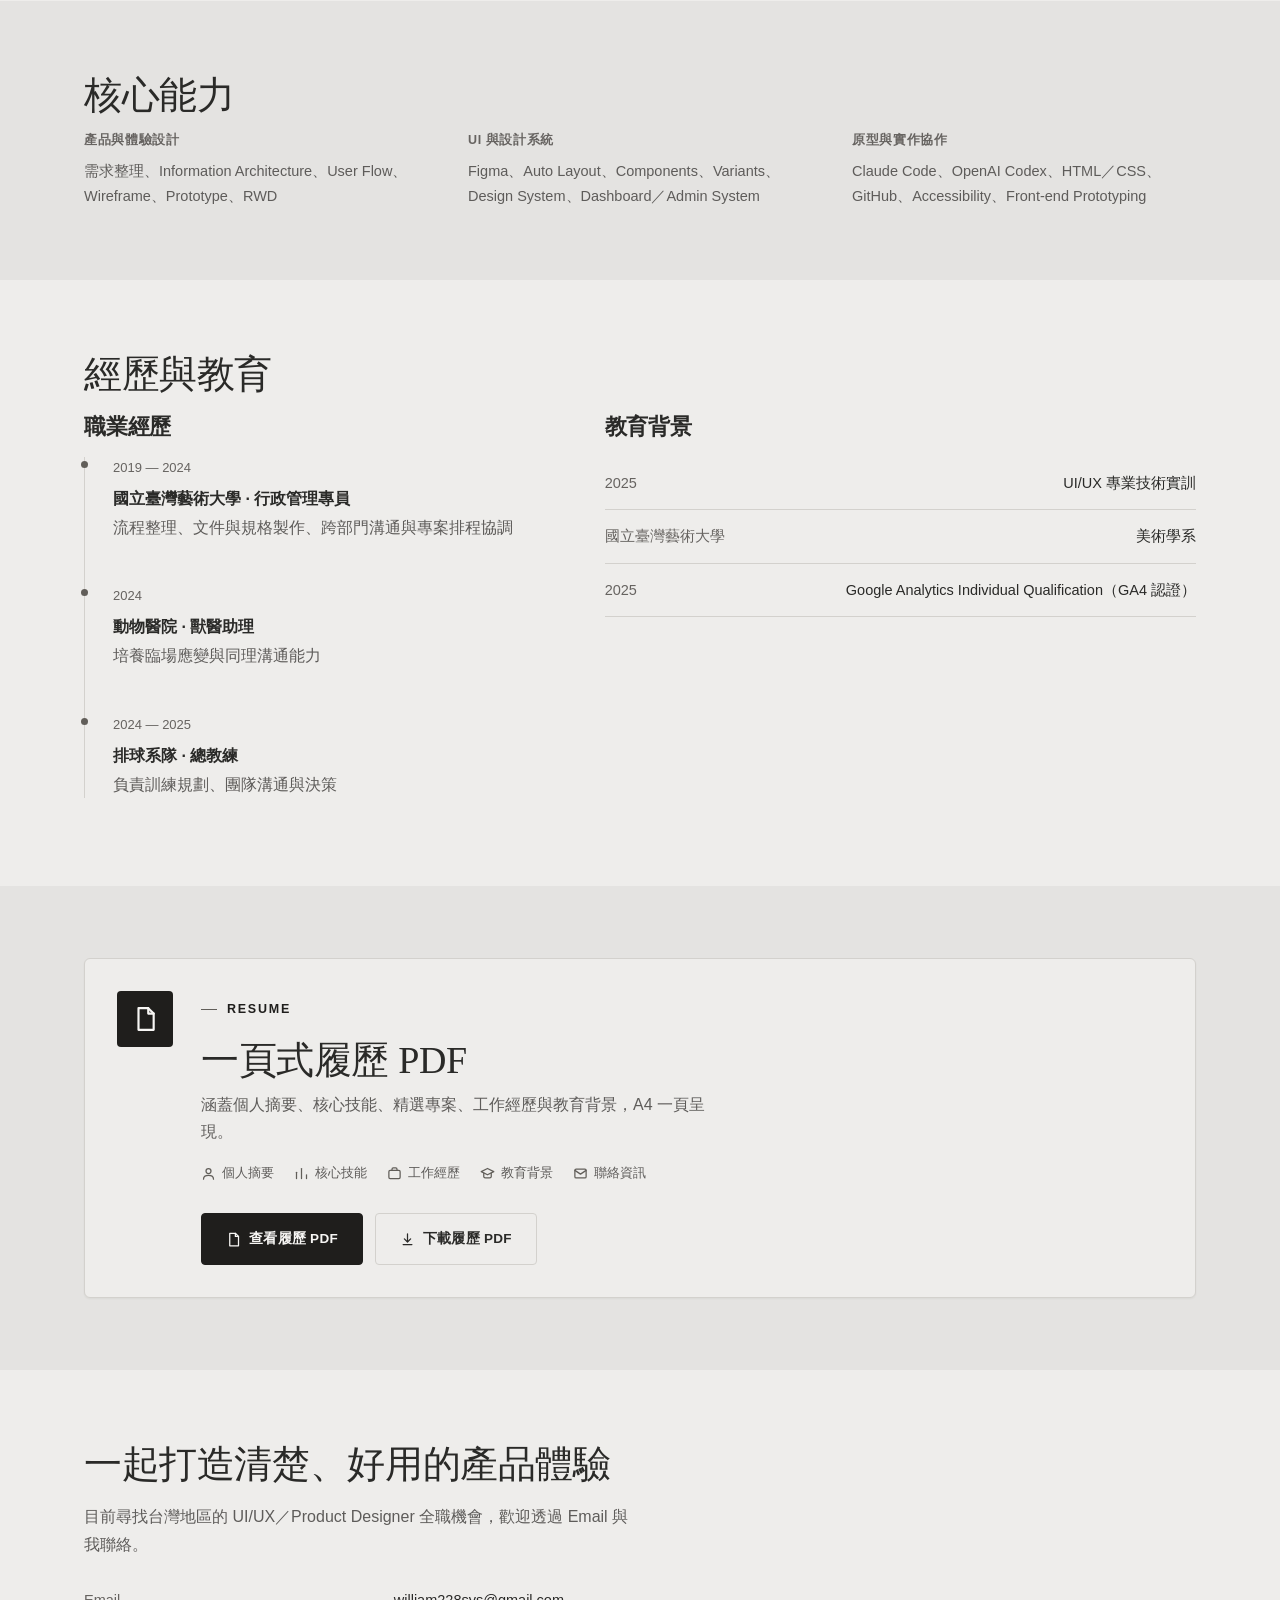
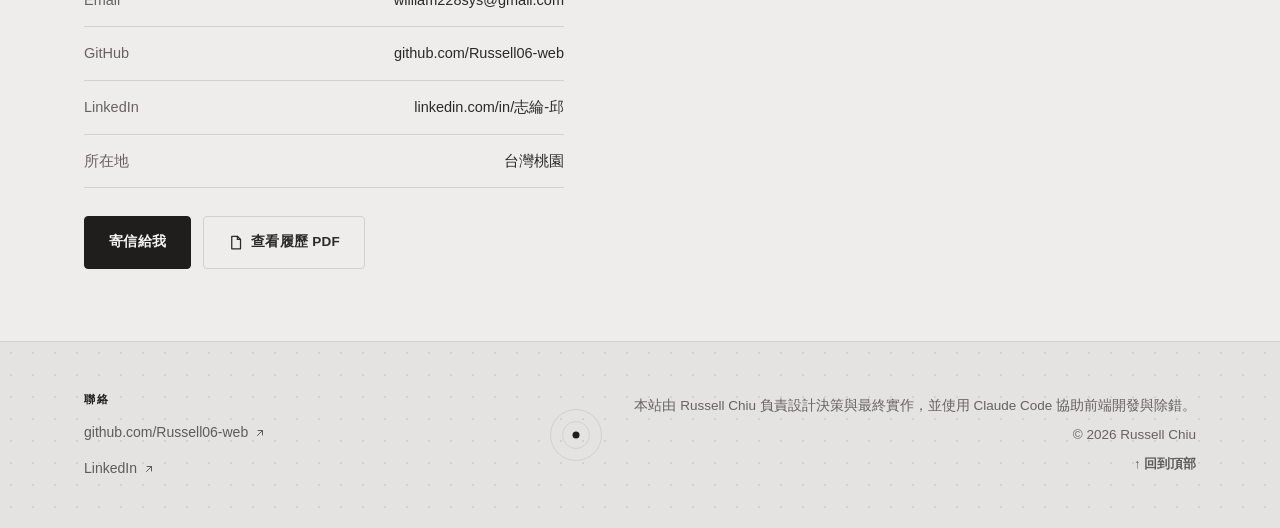
==== commit 67c8f499: "Improve resume presentation and portfolio PDF experience" ====
--- a/about.html
+++ b/about.html
@@ -183,6 +183,32 @@
   </div>
 </section>
 
+<section class="section-tight" id="resume">
+  <div class="container">
+    <div class="reveal resume-panel">
+      <div class="resume-panel-mark" aria-hidden="true">
+        <svg viewBox="0 0 24 24" width="26" height="26" fill="none" stroke="currentColor" stroke-width="2" stroke-linecap="round" stroke-linejoin="round"><path d="M6 2h9l5 5v15H6z"/><path d="M15 2v5h5"/></svg>
+      </div>
+      <div class="resume-panel-body">
+        <span class="eyebrow" data-i18n="resume.panel.eyebrow">Resume</span>
+        <h2 data-i18n="resume.panel.title">一頁式履歷 PDF</h2>
+        <p data-i18n="resume.panel.desc">涵蓋個人摘要、核心技能、精選專案、工作經歷與教育背景，A4 一頁呈現。</p>
+        <ul class="resume-panel-tags">
+          <li><svg viewBox="0 0 24 24" width="15" height="15" fill="none" stroke="currentColor" stroke-width="2" stroke-linecap="round" stroke-linejoin="round" aria-hidden="true"><circle cx="12" cy="8" r="4"/><path d="M4 21c0-4 4-6 8-6s8 2 8 6"/></svg><span data-i18n="resume.panel.tag.profile">個人摘要</span></li>
+          <li><svg viewBox="0 0 24 24" width="15" height="15" fill="none" stroke="currentColor" stroke-width="2" stroke-linecap="round" stroke-linejoin="round" aria-hidden="true"><path d="M4 20V10"/><path d="M12 20V4"/><path d="M20 20v-6"/></svg><span data-i18n="resume.panel.tag.skills">核心技能</span></li>
+          <li><svg viewBox="0 0 24 24" width="15" height="15" fill="none" stroke="currentColor" stroke-width="2" stroke-linecap="round" stroke-linejoin="round" aria-hidden="true"><rect x="3" y="7" width="18" height="13" rx="2"/><path d="M8 7V5a2 2 0 0 1 2-2h4a2 2 0 0 1 2 2v2"/></svg><span data-i18n="resume.panel.tag.experience">工作經歷</span></li>
+          <li><svg viewBox="0 0 24 24" width="15" height="15" fill="none" stroke="currentColor" stroke-width="2" stroke-linecap="round" stroke-linejoin="round" aria-hidden="true"><path d="M2 9 12 4l10 5-10 5-10-5z"/><path d="M6 11.5V17c0 1 3 2 6 2s6-1 6-2v-5.5"/></svg><span data-i18n="resume.panel.tag.education">教育背景</span></li>
+          <li><svg viewBox="0 0 24 24" width="15" height="15" fill="none" stroke="currentColor" stroke-width="2" stroke-linecap="round" stroke-linejoin="round" aria-hidden="true"><rect x="3" y="5" width="18" height="14" rx="2"/><path d="m3 7 9 6 9-6"/></svg><span data-i18n="resume.panel.tag.contact">聯絡資訊</span></li>
+        </ul>
+        <div class="btn-row">
+          <a href="assets/resume/Russell-Chiu-Resume.pdf" target="_blank" rel="noopener" class="btn btn-primary"><svg class="btn-icon" aria-hidden="true" viewBox="0 0 24 24" width="15" height="15" fill="none" stroke="currentColor" stroke-width="2" stroke-linecap="round" stroke-linejoin="round"><path d="M6 2h9l5 5v15H6z"/><path d="M15 2v5h5"/></svg><span data-i18n="about.hero.resumeBtn">查看履歷 PDF</span></a>
+          <a href="assets/resume/Russell-Chiu-Resume.pdf" download="Russell-Chiu-Resume.pdf" class="btn btn-ghost"><svg class="btn-icon" aria-hidden="true" viewBox="0 0 24 24" width="15" height="15" fill="none" stroke="currentColor" stroke-width="2" stroke-linecap="round" stroke-linejoin="round"><path d="M12 3v12"/><path d="m7 11 5 5 5-5"/><path d="M5 20h14"/></svg><span data-i18n="resume.panel.download">下載履歷 PDF</span></a>
+        </div>
+      </div>
+    </div>
+  </div>
+</section>
+
 <section class="section-tight" id="contact">
   <div class="container">
     <div class="reveal">
--- a/css/style.css
+++ b/css/style.css
@@ -885,6 +885,72 @@
 .hero-featured-caption span {
   font-size: 13px;
   color: var(--color-text-faint);
+}
+
+/* ==========================================================================
+   Resume panel
+   ========================================================================== */
+.resume-panel {
+  display: flex;
+  align-items: flex-start;
+  gap: 28px;
+  padding: 32px;
+  border: 1px solid var(--color-border);
+  border-radius: var(--radius-md);
+  background: var(--color-surface);
+  box-shadow: var(--shadow-sm);
+}
+
+.resume-panel-mark {
+  flex-shrink: 0;
+  width: 56px;
+  height: 56px;
+  display: flex;
+  align-items: center;
+  justify-content: center;
+  border-radius: var(--radius-sm);
+  background: var(--color-accent);
+  color: var(--color-accent-contrast);
+}
+
+.resume-panel-body h2 {
+  margin: 2px 0 8px;
+}
+
+.resume-panel-body > p {
+  color: var(--color-text-secondary);
+  max-width: 60ch;
+  margin: 0 0 18px;
+}
+
+.resume-panel-tags {
+  display: flex;
+  flex-wrap: wrap;
+  gap: 8px 20px;
+  list-style: none;
+  padding: 0;
+  margin: 0 0 22px;
+}
+
+.resume-panel-tags li {
+  display: inline-flex;
+  align-items: center;
+  gap: 6px;
+  font-size: 12.5px;
+  color: var(--color-text-secondary);
+}
+
+.resume-panel-tags svg {
+  flex-shrink: 0;
+  color: var(--color-accent-secondary);
+}
+
+@media (max-width: 640px) {
+  .resume-panel {
+    flex-direction: column;
+    gap: 18px;
+    padding: 24px;
+  }
 }
 
 /* ==========================================================================
@@ -2024,12 +2090,14 @@
 }
 
 @media (max-width: 480px) {
-  .case-links {
+  .case-links,
+  .resume-panel-body .btn-row {
     flex-direction: column;
     align-items: stretch;
   }
 
-  .case-links .btn {
+  .case-links .btn,
+  .resume-panel-body .btn-row .btn {
     flex: 1 1 auto;
     width: 100%;
     min-height: 52px;
